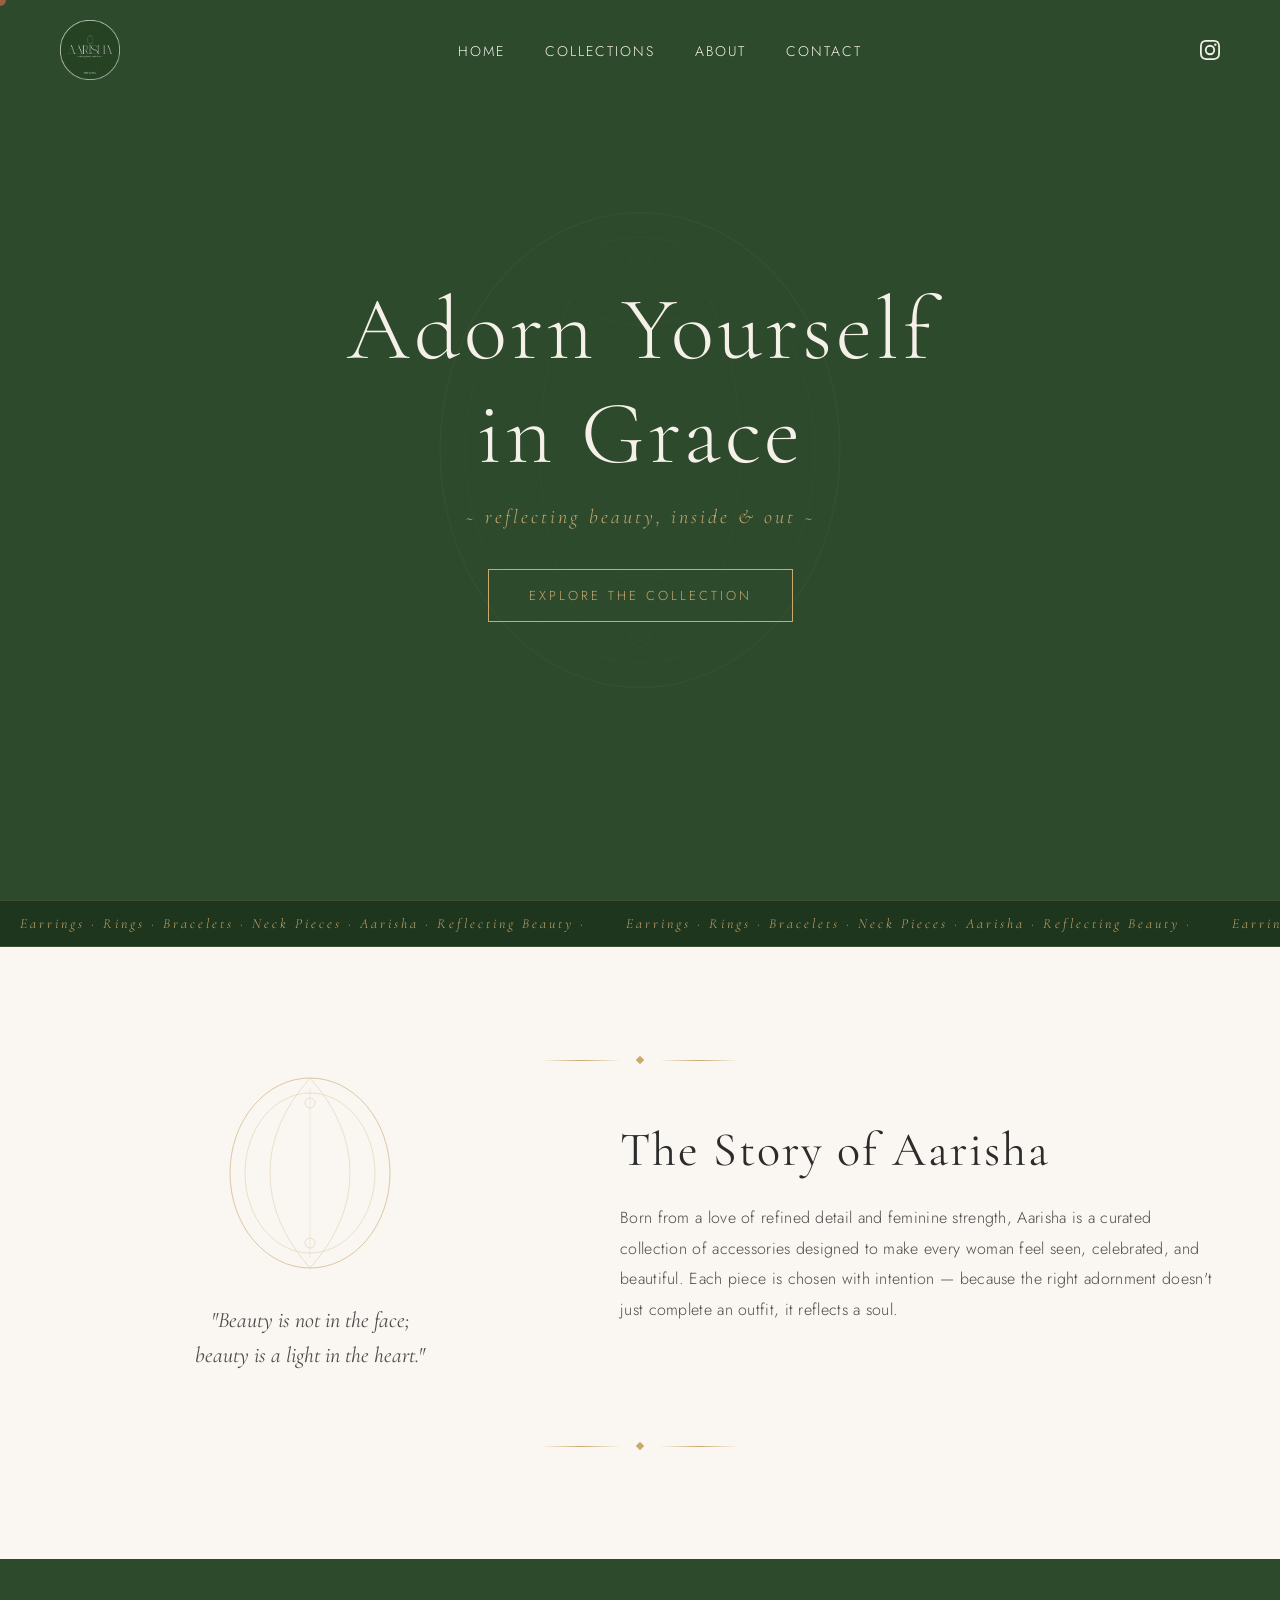
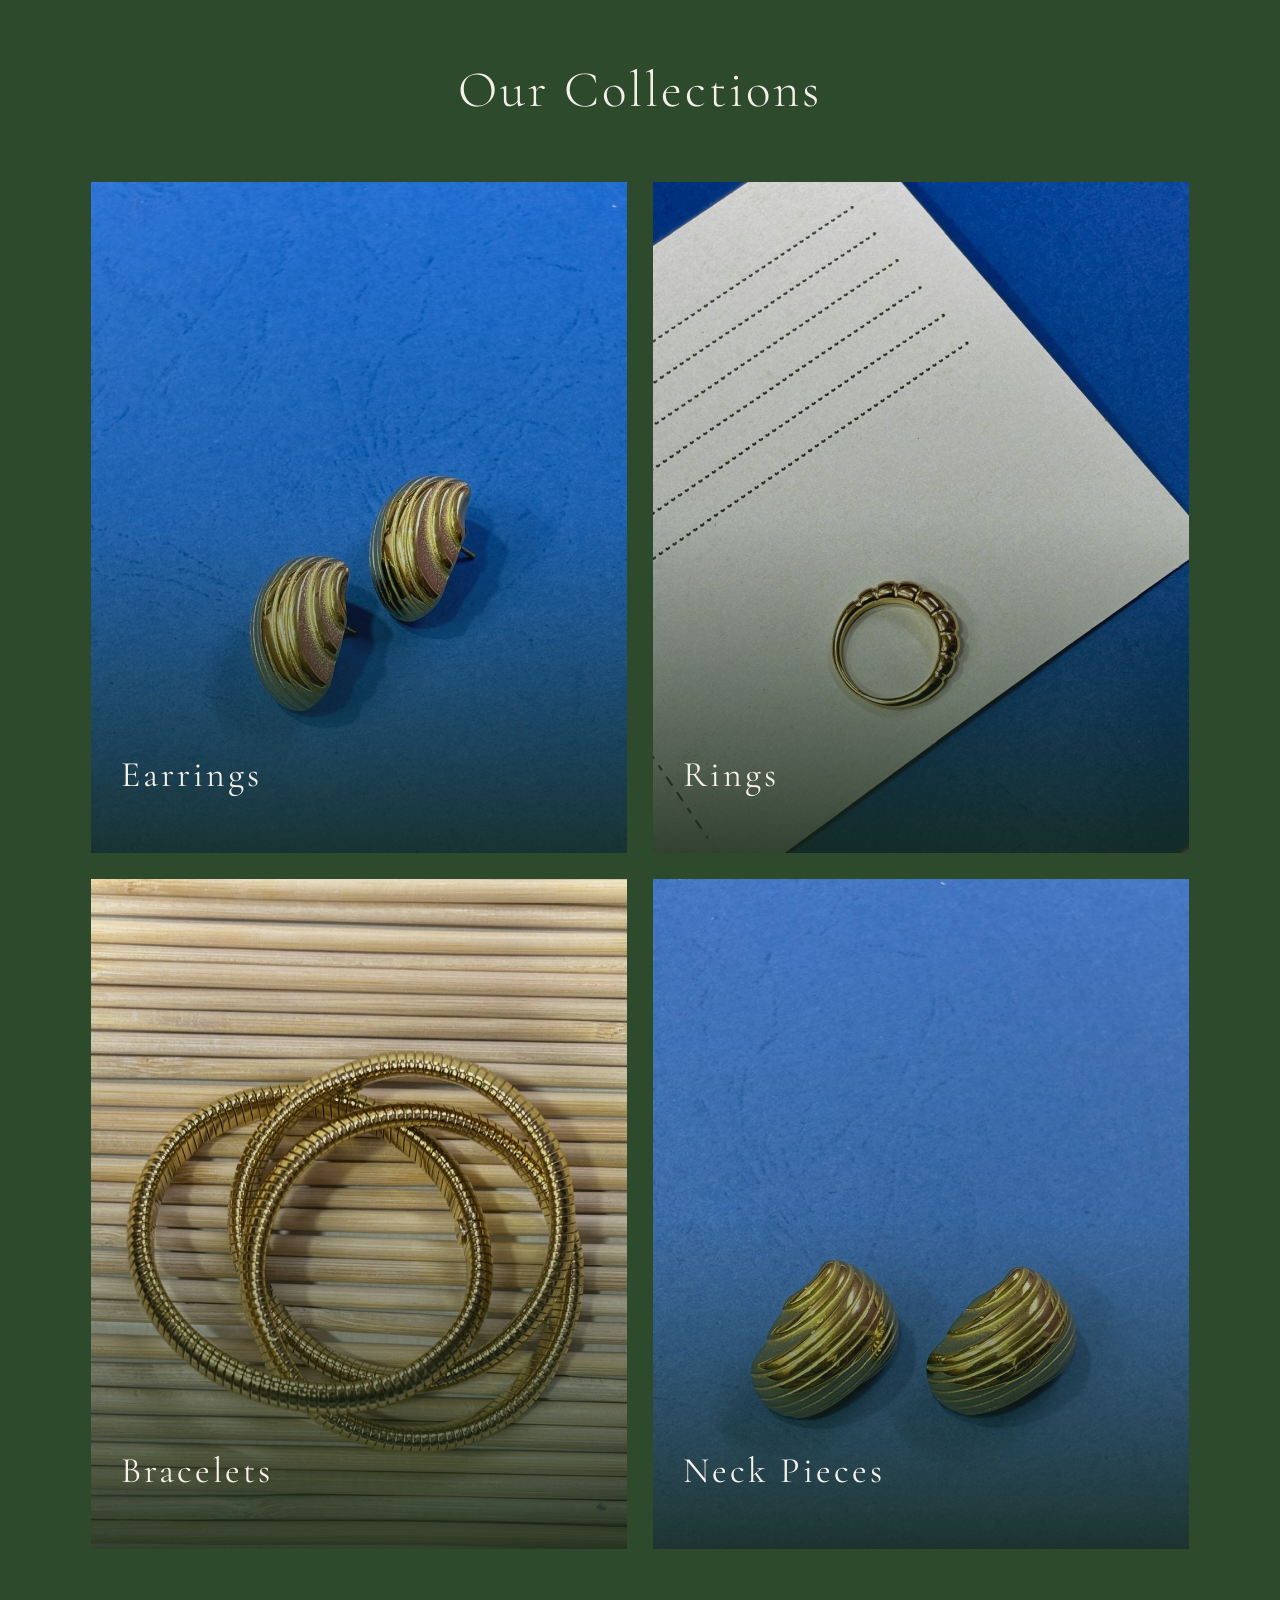
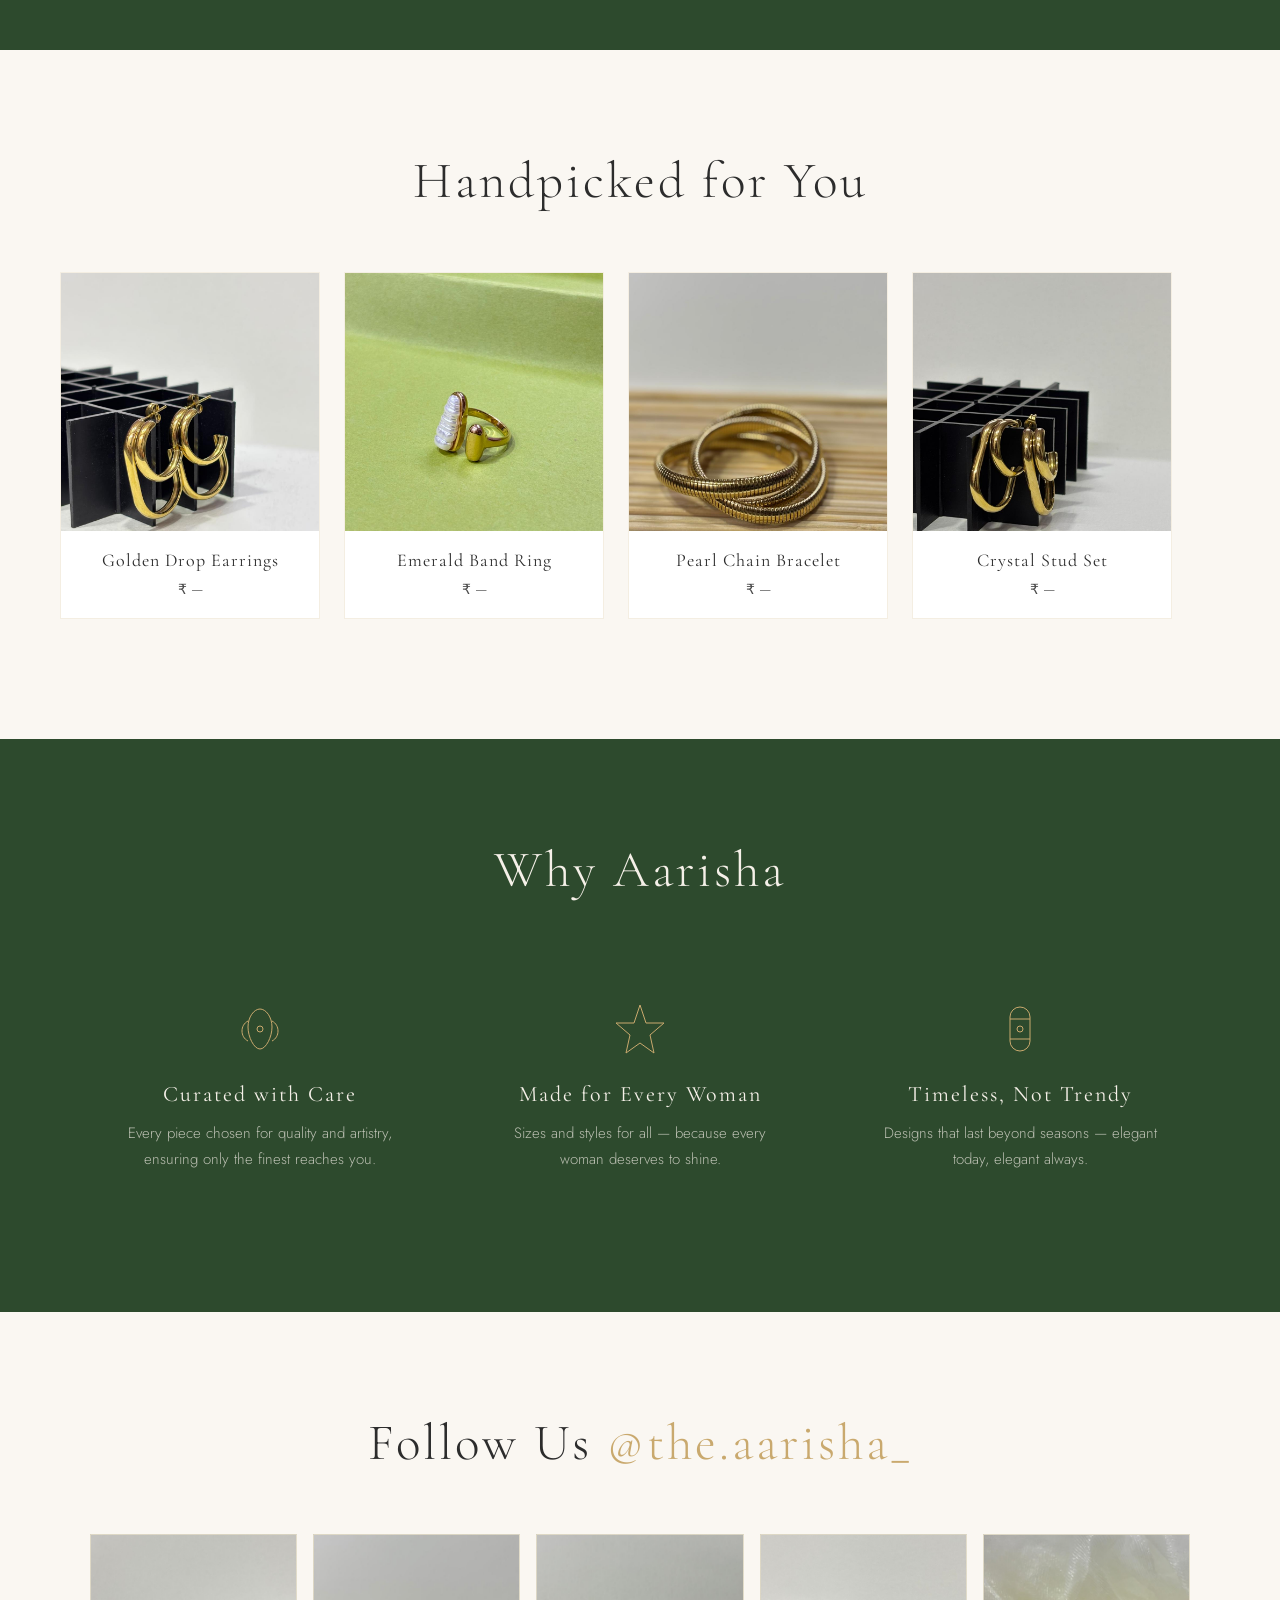
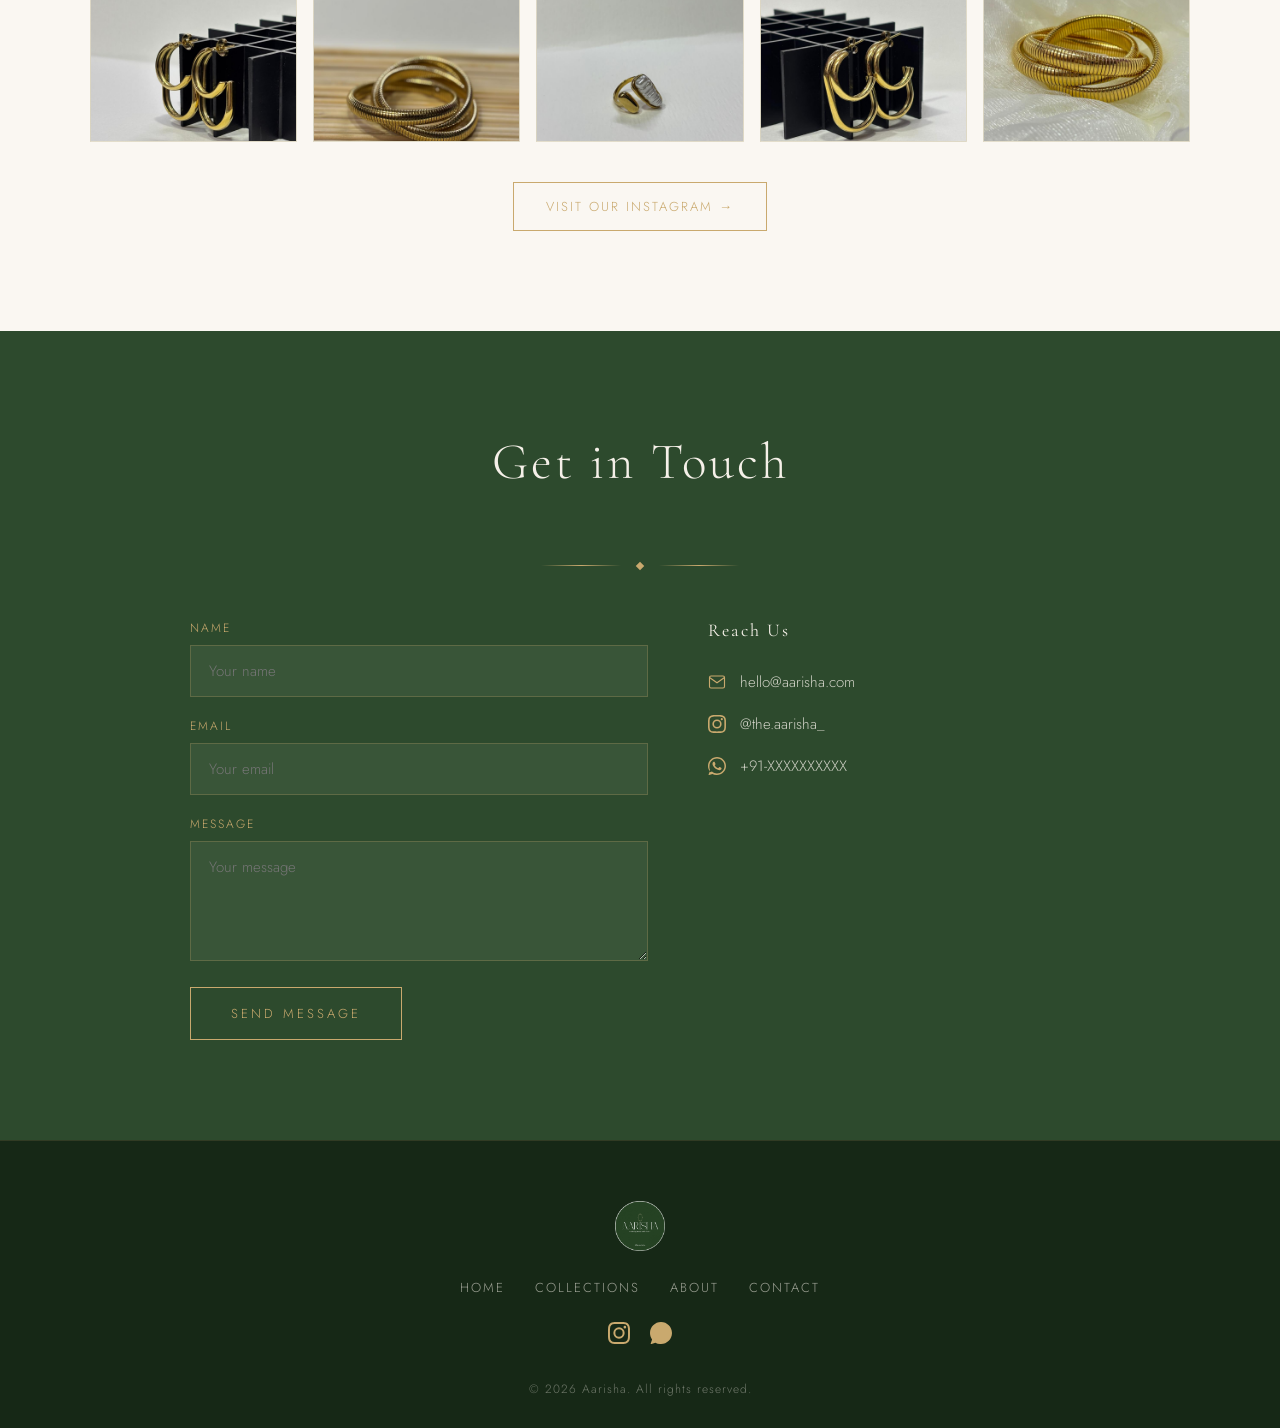
==== index.html @ c4afb62e "Initial commit" ====
<!DOCTYPE html>
<html lang="en">
<head>
  <meta charset="UTF-8">
  <meta name="viewport" content="width=device-width, initial-scale=1.0">
  <title>Aarisha — Reflecting Beauty, Inside & Out</title>
  <meta name="description" content="Aarisha — luxury women's accessories. Curated earrings, rings, bracelets, and neck pieces reflecting beauty, inside and out.">
  <link rel="stylesheet" href="styles.css">
</head>
<body>

<!-- Custom Cursor -->
<div class="custom-cursor" id="customCursor"></div>

<!-- ═══ NAVIGATION ═══ -->
<nav class="navbar" id="navbar">
  <a href="#" class="nav-logo"><img src="Logo.png" alt="Aarisha Logo"></a>
  <ul class="nav-links">
    <li><a href="#hero">Home</a></li>
    <li><a href="#collections">Collections</a></li>
    <li><a href="#about">About</a></li>
    <li><a href="#contact">Contact</a></li>
  </ul>
  <a href="#" class="nav-instagram" aria-label="Instagram">
    <svg viewBox="0 0 24 24"><path d="M12 2.163c3.204 0 3.584.012 4.85.07 3.252.148 4.771 1.691 4.919 4.919.058 1.265.069 1.645.069 4.849 0 3.205-.012 3.584-.069 4.849-.149 3.225-1.664 4.771-4.919 4.919-1.266.058-1.644.07-4.85.07-3.204 0-3.584-.012-4.849-.07-3.26-.149-4.771-1.699-4.919-4.92-.058-1.265-.07-1.644-.07-4.849 0-3.204.013-3.583.07-4.849.149-3.227 1.664-4.771 4.919-4.919 1.266-.057 1.645-.069 4.849-.069zM12 0C8.741 0 8.333.014 7.053.072 2.695.272.273 2.69.073 7.052.014 8.333 0 8.741 0 12c0 3.259.014 3.668.072 4.948.2 4.358 2.618 6.78 6.98 6.98C8.333 23.986 8.741 24 12 24c3.259 0 3.668-.014 4.948-.072 4.354-.2 6.782-2.618 6.979-6.98.059-1.28.073-1.689.073-4.948 0-3.259-.014-3.667-.072-4.947-.196-4.354-2.617-6.78-6.979-6.98C15.668.014 15.259 0 12 0zm0 5.838a6.162 6.162 0 100 12.324 6.162 6.162 0 000-12.324zM12 16a4 4 0 110-8 4 4 0 010 8zm6.406-11.845a1.44 1.44 0 100 2.881 1.44 1.44 0 000-2.881z"/></svg>
  </a>
  <button class="hamburger" id="hamburger" aria-label="Menu">
    <span></span><span></span><span></span>
  </button>
</nav>

<!-- Mobile Menu -->
<div class="mobile-menu" id="mobileMenu">
  <a href="#hero">Home</a>
  <a href="#collections">Collections</a>
  <a href="#about">About</a>
  <a href="#contact">Contact</a>
</div>

<!-- ═══ HERO ═══ -->
<section class="hero" id="hero">
  <div class="hero-parallax-bg" id="heroParallax">
    <svg class="hero-ornament" viewBox="0 0 400 400" fill="none" xmlns="http://www.w3.org/2000/svg">
      <ellipse cx="200" cy="200" rx="160" ry="190" stroke="#C9A96E" stroke-width="1"/>
      <ellipse cx="200" cy="200" rx="140" ry="170" stroke="#C9A96E" stroke-width="0.5"/>
      <path d="M200 10 C200 10, 280 60, 280 200 C280 340, 200 390, 200 390" stroke="#C9A96E" stroke-width="0.5"/>
      <path d="M200 10 C200 10, 120 60, 120 200 C120 340, 200 390, 200 390" stroke="#C9A96E" stroke-width="0.5"/>
      <circle cx="200" cy="50" r="8" stroke="#C9A96E" stroke-width="0.5"/>
      <circle cx="200" cy="350" r="8" stroke="#C9A96E" stroke-width="0.5"/>
      <path d="M140 80 Q200 120 260 80" stroke="#C9A96E" stroke-width="0.5" fill="none"/>
      <path d="M140 320 Q200 280 260 320" stroke="#C9A96E" stroke-width="0.5" fill="none"/>
      <line x1="200" y1="30" x2="200" y2="370" stroke="#C9A96E" stroke-width="0.3"/>
      <line x1="60" y1="200" x2="340" y2="200" stroke="#C9A96E" stroke-width="0.3"/>
    </svg>
  </div>
  <div class="hero-content">
    <h1 class="reveal">Adorn Yourself<br>in Grace</h1>
    <p class="hero-tagline reveal">~ reflecting beauty, inside & out ~</p>
    <a href="#collections" class="btn-outline-gold reveal">Explore the Collection</a>
  </div>
</section>

<!-- ═══ MARQUEE ═══ -->
<section class="marquee-section">
  <div class="marquee-track" id="marqueeTrack">
    <span>Earrings · Rings · Bracelets · Neck Pieces · Aarisha · Reflecting Beauty · </span>
    <span>Earrings · Rings · Bracelets · Neck Pieces · Aarisha · Reflecting Beauty · </span>
    <span>Earrings · Rings · Bracelets · Neck Pieces · Aarisha · Reflecting Beauty · </span>
    <span>Earrings · Rings · Bracelets · Neck Pieces · Aarisha · Reflecting Beauty · </span>
  </div>
</section>

<!-- ═══ ABOUT ═══ -->
<section class="about-section" id="about">
  <div class="ornamental-divider reveal"><div class="line"></div><div class="diamond"></div><div class="line"></div></div>
  <div class="about-grid">
    <div class="about-left reveal-left">
      <svg class="about-ornament-svg" viewBox="0 0 200 200" fill="none" xmlns="http://www.w3.org/2000/svg">
        <ellipse cx="100" cy="100" rx="80" ry="95" stroke="#C9A96E" stroke-width="1"/>
        <ellipse cx="100" cy="100" rx="65" ry="80" stroke="#C9A96E" stroke-width="0.5"/>
        <path d="M100 5 Q140 50 140 100 Q140 150 100 195" stroke="#C9A96E" stroke-width="0.5"/>
        <path d="M100 5 Q60 50 60 100 Q60 150 100 195" stroke="#C9A96E" stroke-width="0.5"/>
        <circle cx="100" cy="30" r="5" stroke="#C9A96E" stroke-width="0.5"/>
        <circle cx="100" cy="170" r="5" stroke="#C9A96E" stroke-width="0.5"/>
        <line x1="100" y1="15" x2="100" y2="185" stroke="#C9A96E" stroke-width="0.3"/>
      </svg>
      <p class="about-quote">"Beauty is not in the face;<br>beauty is a light in the heart."</p>
    </div>
    <div class="about-right reveal-right">
      <h2>The Story of Aarisha</h2>
      <p>Born from a love of refined detail and feminine strength, Aarisha is a curated collection of accessories designed to make every woman feel seen, celebrated, and beautiful. Each piece is chosen with intention — because the right adornment doesn't just complete an outfit, it reflects a soul.</p>
    </div>
  </div>
  <div class="ornamental-divider reveal" style="margin-top: 60px;"><div class="line"></div><div class="diamond"></div><div class="line"></div></div>
</section>

<!-- ═══ COLLECTIONS ═══ -->
<section class="collections-section" id="collections">
  <h2 class="section-heading reveal">Our Collections</h2>
  <div class="collections-grid">
    <div class="collection-card reveal" data-category="Earrings">
      <img src="Earrings/WhatsApp Image 2026-04-18 at 3.00.50 PM (2).jpeg" alt="Earrings Collection">
      <div class="collection-overlay">
        <h3>Earrings</h3>
        <span class="view-link">View Collection →</span>
      </div>
    </div>
    <div class="collection-card reveal" data-category="Rings">
      <img src="Rings/WhatsApp Image 2026-04-18 at 3.01.11 PM.jpeg" alt="Rings Collection">
      <div class="collection-overlay">
        <h3>Rings</h3>
        <span class="view-link">View Collection →</span>
      </div>
    </div>
    <div class="collection-card reveal" data-category="Bracelets">
      <img src="Bracelets/WhatsApp Image 2026-04-18 at 3.00.23 PM.jpeg" alt="Bracelets Collection">
      <div class="collection-overlay">
        <h3>Bracelets</h3>
        <span class="view-link">View Collection →</span>
      </div>
    </div>
    <div class="collection-card reveal" data-category="NeckPieces">
      <img src="Earrings/WhatsApp Image 2026-04-18 at 3.00.51 PM (2).jpeg" alt="Neck Pieces Collection">
      <div class="collection-overlay">
        <h3>Neck Pieces</h3>
        <span class="view-link">View Collection →</span>
      </div>
    </div>
  </div>
</section>

<!-- ═══ COLLECTION DETAIL MODAL ═══ -->
<div class="collection-modal" id="collectionModal">
  <div class="collection-modal-inner">
    <div class="collection-modal-header">
      <button class="modal-back-btn" id="modalBackBtn">
        <svg viewBox="0 0 24 24" fill="none" stroke="currentColor" stroke-width="1.5"><path d="M19 12H5m0 0l7 7m-7-7l7-7"/></svg>
        <span>Back to Collections</span>
      </button>
      <h2 class="modal-category-title" id="modalCategoryTitle">Earrings</h2>
      <div class="ornamental-divider"><div class="line"></div><div class="diamond"></div><div class="line"></div></div>
    </div>
    <div class="collection-modal-grid" id="modalProductGrid"></div>
  </div>
</div>

<!-- ═══ FEATURED ═══ -->
<section class="featured-section">
  <h2 class="section-heading dark reveal">Handpicked for You</h2>
  <div class="featured-scroll-wrapper">
    <div class="featured-scroll" id="featuredScroll"></div>
  </div>
</section>

<!-- ═══ WHY AARISHA ═══ -->
<section class="why-section">
  <h2 class="section-heading reveal">Why Aarisha</h2>
  <div class="why-grid">
    <div class="why-item reveal">
      <div class="why-icon">
        <svg viewBox="0 0 56 56"><path d="M28 8c-6 0-12 8-12 18s6 22 12 22 12-12 12-22S34 8 28 8z" /><path d="M16 20c-4 2-6 6-6 10s2 8 6 10"/><path d="M40 20c4 2 6 6 6 10s-2 8-6 10"/><circle cx="28" cy="28" r="3"/></svg>
      </div>
      <h3>Curated with Care</h3>
      <p>Every piece chosen for quality and artistry, ensuring only the finest reaches you.</p>
    </div>
    <div class="why-item reveal">
      <div class="why-icon">
        <svg viewBox="0 0 56 56"><polygon points="28,4 34,22 52,22 38,34 42,52 28,42 14,52 18,34 4,22 22,22"/></svg>
      </div>
      <h3>Made for Every Woman</h3>
      <p>Sizes and styles for all — because every woman deserves to shine.</p>
    </div>
    <div class="why-item reveal">
      <div class="why-icon">
        <svg viewBox="0 0 56 56"><rect x="18" y="6" width="20" height="44" rx="10" /><line x1="18" y1="18" x2="38" y2="18"/><line x1="18" y1="38" x2="38" y2="38"/><circle cx="28" cy="28" r="3"/></svg>
      </div>
      <h3>Timeless, Not Trendy</h3>
      <p>Designs that last beyond seasons — elegant today, elegant always.</p>
    </div>
  </div>
</section>

<!-- ═══ INSTAGRAM ═══ -->
<section class="instagram-section">
  <h2 class="section-heading dark reveal">Follow Us <span style="color:var(--gold);">@the.aarisha_</span></h2>
  <div class="insta-grid" id="instaGrid"></div>
  <a href="#" class="insta-btn reveal">Visit our Instagram →</a>
</section>

<!-- ═══ CONTACT ═══ -->
<section class="contact-section" id="contact">
  <h2 class="section-heading reveal">Get in Touch</h2>
  <div class="ornamental-divider reveal"><div class="line"></div><div class="diamond"></div><div class="line"></div></div>
  <div class="contact-wrapper" style="margin-top:40px;">
    <form class="contact-form reveal-left" onsubmit="event.preventDefault();">
      <div class="form-group"><label for="contactName">Name</label><input type="text" id="contactName" placeholder="Your name"></div>
      <div class="form-group"><label for="contactEmail">Email</label><input type="email" id="contactEmail" placeholder="Your email"></div>
      <div class="form-group"><label for="contactMsg">Message</label><textarea id="contactMsg" placeholder="Your message"></textarea></div>
      <button type="submit" class="btn-send">Send Message</button>
    </form>
    <div class="contact-details reveal-right">
      <h3>Reach Us</h3>
      <div class="contact-detail-item">
        <svg viewBox="0 0 24 24" fill="none" stroke="#C9A96E" stroke-width="1.5"><path d="M4 4h16c1.1 0 2 .9 2 2v12c0 1.1-.9 2-2 2H4c-1.1 0-2-.9-2-2V6c0-1.1.9-2 2-2z"/><polyline points="22,6 12,13 2,6"/></svg>
        <span>hello@aarisha.com</span>
      </div>
      <div class="contact-detail-item">
        <svg viewBox="0 0 24 24" fill="#C9A96E"><path d="M12 2.163c3.204 0 3.584.012 4.85.07 3.252.148 4.771 1.691 4.919 4.919.058 1.265.069 1.645.069 4.849 0 3.205-.012 3.584-.069 4.849-.149 3.225-1.664 4.771-4.919 4.919-1.266.058-1.644.07-4.85.07-3.204 0-3.584-.012-4.849-.07-3.26-.149-4.771-1.699-4.919-4.92-.058-1.265-.07-1.644-.07-4.849 0-3.204.013-3.583.07-4.849.149-3.227 1.664-4.771 4.919-4.919 1.266-.057 1.645-.069 4.849-.069zM12 0C8.741 0 8.333.014 7.053.072 2.695.272.273 2.69.073 7.052.014 8.333 0 8.741 0 12c0 3.259.014 3.668.072 4.948.2 4.358 2.618 6.78 6.98 6.98C8.333 23.986 8.741 24 12 24c3.259 0 3.668-.014 4.948-.072 4.354-.2 6.782-2.618 6.979-6.98.059-1.28.073-1.689.073-4.948 0-3.259-.014-3.667-.072-4.947-.196-4.354-2.617-6.78-6.979-6.98C15.668.014 15.259 0 12 0zm0 5.838a6.162 6.162 0 100 12.324 6.162 6.162 0 000-12.324zM12 16a4 4 0 110-8 4 4 0 010 8zm6.406-11.845a1.44 1.44 0 100 2.881 1.44 1.44 0 000-2.881z"/></svg>
        <span>@the.aarisha_</span>
      </div>
      <div class="contact-detail-item">
        <svg viewBox="0 0 24 24" fill="#C9A96E"><path d="M17.472 14.382c-.297-.149-1.758-.867-2.03-.967-.273-.099-.471-.148-.67.15-.197.297-.767.966-.94 1.164-.173.199-.347.223-.644.075-.297-.15-1.255-.463-2.39-1.475-.883-.788-1.48-1.761-1.653-2.059-.173-.297-.018-.458.13-.606.134-.133.298-.347.446-.52.149-.174.198-.298.298-.497.099-.198.05-.371-.025-.52-.075-.149-.669-1.612-.916-2.207-.242-.579-.487-.5-.669-.51-.173-.008-.371-.01-.57-.01-.198 0-.52.074-.792.372-.272.297-1.04 1.016-1.04 2.479 0 1.462 1.065 2.875 1.213 3.074.149.198 2.096 3.2 5.077 4.487.709.306 1.262.489 1.694.625.712.227 1.36.195 1.871.118.571-.085 1.758-.719 2.006-1.413.248-.694.248-1.289.173-1.413-.074-.124-.272-.198-.57-.347z"/><path d="M12 0C5.373 0 0 5.373 0 12c0 2.625.846 5.059 2.284 7.034L.789 23.492a.5.5 0 00.613.613l4.458-1.495A11.952 11.952 0 0012 24c6.627 0 12-5.373 12-12S18.627 0 12 0zm0 22c-2.387 0-4.592-.826-6.326-2.207l-.372-.297-3.858 1.293 1.293-3.858-.297-.372A9.935 9.935 0 012 12C2 6.477 6.477 2 12 2s10 4.477 10 10-4.477 10-10 10z"/></svg>
        <span>+91-XXXXXXXXXX</span>
      </div>
    </div>
  </div>
</section>

<!-- ═══ FOOTER ═══ -->
<footer class="footer">
  <div class="footer-logo"><img src="Logo.png" alt="Aarisha"></div>
  <ul class="footer-links">
    <li><a href="#hero">Home</a></li>
    <li><a href="#collections">Collections</a></li>
    <li><a href="#about">About</a></li>
    <li><a href="#contact">Contact</a></li>
  </ul>
  <div class="footer-socials">
    <a href="#" aria-label="Instagram"><svg viewBox="0 0 24 24"><path d="M12 2.163c3.204 0 3.584.012 4.85.07 3.252.148 4.771 1.691 4.919 4.919.058 1.265.069 1.645.069 4.849 0 3.205-.012 3.584-.069 4.849-.149 3.225-1.664 4.771-4.919 4.919-1.266.058-1.644.07-4.85.07-3.204 0-3.584-.012-4.849-.07-3.26-.149-4.771-1.699-4.919-4.92-.058-1.265-.07-1.644-.07-4.849 0-3.204.013-3.583.07-4.849.149-3.227 1.664-4.771 4.919-4.919 1.266-.057 1.645-.069 4.849-.069zM12 0C8.741 0 8.333.014 7.053.072 2.695.272.273 2.69.073 7.052.014 8.333 0 8.741 0 12c0 3.259.014 3.668.072 4.948.2 4.358 2.618 6.78 6.98 6.98C8.333 23.986 8.741 24 12 24c3.259 0 3.668-.014 4.948-.072 4.354-.2 6.782-2.618 6.979-6.98.059-1.28.073-1.689.073-4.948 0-3.259-.014-3.667-.072-4.947-.196-4.354-2.617-6.78-6.979-6.98C15.668.014 15.259 0 12 0zm0 5.838a6.162 6.162 0 100 12.324 6.162 6.162 0 000-12.324zM12 16a4 4 0 110-8 4 4 0 010 8zm6.406-11.845a1.44 1.44 0 100 2.881 1.44 1.44 0 000-2.881z"/></svg></a>
    <a href="#" aria-label="WhatsApp"><svg viewBox="0 0 24 24"><path d="M17.472 14.382c-.297-.149-1.758-.867-2.03-.967-.273-.099-.471-.148-.67.15-.197.297-.767.966-.94 1.164-.173.199-.347.223-.644.075-.297-.15-1.255-.463-2.39-1.475-.883-.788-1.48-1.761-1.653-2.059-.173-.297-.018-.458.13-.606.134-.133.298-.347.446-.52.149-.174.198-.298.298-.497.099-.198.05-.371-.025-.52-.075-.149-.669-1.612-.916-2.207-.242-.579-.487-.5-.669-.51-.173-.008-.371-.01-.57-.01-.198 0-.52.074-.792.372-.272.297-1.04 1.016-1.04 2.479 0 1.462 1.065 2.875 1.213 3.074.149.198 2.096 3.2 5.077 4.487.709.306 1.262.489 1.694.625.712.227 1.36.195 1.871.118.571-.085 1.758-.719 2.006-1.413.248-.694.248-1.289.173-1.413-.074-.124-.272-.198-.57-.347zM12 0C5.373 0 0 5.373 0 12c0 2.625.846 5.059 2.284 7.034L.789 23.492a.5.5 0 00.613.613l4.458-1.495A11.952 11.952 0 0012 24c6.627 0 12-5.373 12-12S18.627 0 12 0z"/></svg></a>
  </div>
  <p class="footer-copy">© 2026 Aarisha. All rights reserved.</p>
</footer>

<script src="script.js"></script>
</body>
</html>
---- styles.css ----
/* ═══════════════════════════════════════════
   AARISHA — Reflecting Beauty, Inside & Out
   CSS Design System
   ═══════════════════════════════════════════ */

@import url('https://fonts.googleapis.com/css2?family=Cormorant+Garamond:ital,wght@0,300;0,400;0,500;0,600;0,700;1,300;1,400;1,500&family=Jost:ital,wght@0,200;0,300;0,400;0,500;1,200;1,300;1,400&display=swap');

/* ── CSS Custom Properties ── */
:root {
  --green-deep: #2D4A2D;
  --green-dark: #1E351E;
  --green-darker: #162816;
  --gold: #C9A96E;
  --gold-light: #D4BA82;
  --gold-pale: #E8D5A8;
  --cream: #F5F0E8;
  --ivory: #FAF7F2;
  --charcoal: #2C2C2C;
  --charcoal-light: #4A4A4A;

  --font-heading: 'Cormorant Garamond', 'Playfair Display', Georgia, serif;
  --font-body: 'Jost', 'Raleway', Helvetica, sans-serif;

  --transition-smooth: cubic-bezier(0.25, 0.46, 0.45, 0.94);
  --transition-bounce: cubic-bezier(0.34, 1.56, 0.64, 1);
}

/* ── Reset & Base ── */
*, *::before, *::after {
  margin: 0;
  padding: 0;
  box-sizing: border-box;
}

html {
  scroll-behavior: smooth;
  cursor: none;
}

body {
  font-family: var(--font-body);
  color: var(--cream);
  background: var(--green-deep);
  overflow-x: hidden;
  cursor: none;
  -webkit-font-smoothing: antialiased;
  -moz-osx-font-smoothing: grayscale;
}

a { cursor: none; }
button { cursor: none; }
input, textarea { cursor: none; }

img {
  max-width: 100%;
  display: block;
}

a {
  text-decoration: none;
  color: inherit;
}

/* ── Custom Cursor ── */
.custom-cursor {
  position: fixed;
  width: 12px;
  height: 12px;
  background: var(--gold);
  border-radius: 50%;
  pointer-events: none;
  z-index: 99999;
  transform: translate(-50%, -50%);
  transition: width 0.2s var(--transition-smooth),
              height 0.2s var(--transition-smooth),
              background 0.2s;
  mix-blend-mode: difference;
}

.custom-cursor.hover {
  width: 24px;
  height: 24px;
  background: var(--gold-light);
}

/* ── Scroll Animations ── */
.reveal {
  opacity: 0;
  transform: translateY(40px);
  transition: opacity 0.8s var(--transition-smooth),
              transform 0.8s var(--transition-smooth);
}

.reveal.visible {
  opacity: 1;
  transform: translateY(0);
}

.reveal-left {
  opacity: 0;
  transform: translateX(-60px);
  transition: opacity 0.8s var(--transition-smooth),
              transform 0.8s var(--transition-smooth);
}

.reveal-left.visible {
  opacity: 1;
  transform: translateX(0);
}

.reveal-right {
  opacity: 0;
  transform: translateX(60px);
  transition: opacity 0.8s var(--transition-smooth),
              transform 0.8s var(--transition-smooth);
}

.reveal-right.visible {
  opacity: 1;
  transform: translateX(0);
}

/* ── Navigation ── */
.navbar {
  position: fixed;
  top: 0;
  left: 0;
  width: 100%;
  z-index: 1000;
  padding: 20px 60px;
  display: flex;
  align-items: center;
  justify-content: space-between;
  transition: all 0.5s var(--transition-smooth);
}

.navbar.scrolled {
  padding: 10px 60px;
  background: rgba(30, 53, 30, 0.85);
  backdrop-filter: blur(16px);
  -webkit-backdrop-filter: blur(16px);
  border-bottom: 1px solid rgba(201, 169, 110, 0.15);
}

.nav-logo img {
  height: 60px;
  transition: height 0.4s var(--transition-smooth);
}

.navbar.scrolled .nav-logo img {
  height: 40px;
}

.nav-links {
  display: flex;
  align-items: center;
  gap: 40px;
  list-style: none;
}

.nav-links a {
  font-family: var(--font-body);
  font-size: 14px;
  font-weight: 300;
  letter-spacing: 2px;
  text-transform: uppercase;
  color: var(--cream);
  position: relative;
  transition: color 0.3s;
}

.nav-links a::after {
  content: '';
  position: absolute;
  bottom: -4px;
  left: 0;
  width: 0;
  height: 1px;
  background: var(--gold);
  transition: width 0.4s var(--transition-smooth);
}

.nav-links a:hover { color: var(--gold); }
.nav-links a:hover::after { width: 100%; }

.nav-instagram {
  display: flex;
  align-items: center;
}

.nav-instagram svg {
  width: 20px;
  height: 20px;
  fill: var(--cream);
  transition: fill 0.3s;
}

.nav-instagram:hover svg { fill: var(--gold); }

/* Hamburger */
.hamburger {
  display: none;
  flex-direction: column;
  gap: 5px;
  background: none;
  border: none;
  padding: 5px;
  z-index: 1001;
}

.hamburger span {
  width: 28px;
  height: 1.5px;
  background: var(--cream);
  transition: all 0.4s var(--transition-smooth);
  transform-origin: center;
}

.hamburger.active span:nth-child(1) {
  transform: rotate(45deg) translate(5px, 4px);
}

.hamburger.active span:nth-child(2) {
  opacity: 0;
}

.hamburger.active span:nth-child(3) {
  transform: rotate(-45deg) translate(5px, -4px);
}

/* Mobile Menu */
.mobile-menu {
  display: none;
  position: fixed;
  top: 0;
  left: 0;
  width: 100%;
  height: 100vh;
  background: rgba(22, 40, 22, 0.97);
  backdrop-filter: blur(20px);
  z-index: 999;
  flex-direction: column;
  align-items: center;
  justify-content: center;
  gap: 30px;
  opacity: 0;
  pointer-events: none;
  transition: opacity 0.5s var(--transition-smooth);
}

.mobile-menu.open {
  opacity: 1;
  pointer-events: all;
}

.mobile-menu a {
  font-family: var(--font-heading);
  font-size: 32px;
  color: var(--cream);
  letter-spacing: 4px;
  transition: color 0.3s;
}

.mobile-menu a:hover { color: var(--gold); }

/* ── Hero Section ── */
.hero {
  position: relative;
  height: 100vh;
  display: flex;
  align-items: center;
  justify-content: center;
  text-align: center;
  background: var(--green-deep);
  overflow: hidden;
}

.hero-parallax-bg {
  position: absolute;
  inset: -20%;
  display: flex;
  align-items: center;
  justify-content: center;
  will-change: transform;
}

.hero-ornament {
  position: absolute;
  width: 500px;
  height: 500px;
  opacity: 0.06;
}

.hero-content {
  position: relative;
  z-index: 2;
  max-width: 800px;
  padding: 0 20px;
}

.hero-content h1 {
  font-family: var(--font-heading);
  font-size: clamp(42px, 7vw, 96px);
  font-weight: 300;
  color: var(--cream);
  letter-spacing: 4px;
  line-height: 1.15;
  margin-bottom: 20px;
}

.hero-tagline {
  font-family: var(--font-heading);
  font-style: italic;
  font-size: clamp(14px, 2vw, 20px);
  color: var(--gold);
  font-weight: 300;
  letter-spacing: 3px;
  margin-bottom: 40px;
}

.btn-outline-gold {
  display: inline-block;
  font-family: var(--font-body);
  font-size: 13px;
  font-weight: 300;
  letter-spacing: 3px;
  text-transform: uppercase;
  color: var(--gold);
  border: 1px solid var(--gold);
  padding: 16px 40px;
  transition: all 0.4s var(--transition-smooth);
  background: transparent;
}

.btn-outline-gold:hover {
  background: var(--gold);
  color: var(--green-dark);
}

/* ── Ornamental Divider ── */
.ornamental-divider {
  display: flex;
  align-items: center;
  justify-content: center;
  gap: 16px;
  padding: 10px 0;
}

.ornamental-divider .line {
  width: 80px;
  height: 1px;
  background: linear-gradient(90deg, transparent, var(--gold), transparent);
}

.ornamental-divider .diamond {
  width: 6px;
  height: 6px;
  background: var(--gold);
  transform: rotate(45deg);
}

/* ── Marquee ── */
.marquee-section {
  background: var(--green-dark);
  padding: 14px 0;
  overflow: hidden;
  border-top: 1px solid rgba(201, 169, 110, 0.2);
  border-bottom: 1px solid rgba(201, 169, 110, 0.2);
}

.marquee-track {
  display: flex;
  animation: marquee-scroll 25s linear infinite;
  width: max-content;
}

.marquee-track span {
  font-family: var(--font-heading);
  font-style: italic;
  font-size: 14px;
  font-weight: 300;
  color: var(--gold);
  letter-spacing: 3px;
  white-space: nowrap;
  padding: 0 20px;
}

@keyframes marquee-scroll {
  0% { transform: translateX(0); }
  100% { transform: translateX(-50%); }
}

/* ── About Section ── */
.about-section {
  background: var(--ivory);
  padding: 100px 60px;
  position: relative;
}

.about-grid {
  max-width: 1200px;
  margin: 0 auto;
  display: grid;
  grid-template-columns: 1fr 1.2fr;
  gap: 60px;
  align-items: center;
}

.about-left {
  display: flex;
  flex-direction: column;
  align-items: center;
  text-align: center;
}

.about-ornament-svg {
  width: 200px;
  height: 200px;
  margin-bottom: 30px;
  opacity: 0.6;
}

.about-quote {
  font-family: var(--font-heading);
  font-style: italic;
  font-size: 22px;
  color: var(--charcoal-light);
  line-height: 1.6;
}

.about-right h2 {
  font-family: var(--font-heading);
  font-size: clamp(32px, 4vw, 48px);
  font-weight: 400;
  color: var(--charcoal);
  letter-spacing: 2px;
  margin-bottom: 24px;
}

.about-right p {
  font-family: var(--font-body);
  font-size: 16px;
  font-weight: 300;
  color: var(--charcoal-light);
  line-height: 1.9;
  letter-spacing: 0.3px;
}

/* ── Collections Grid ── */
.collections-section {
  background: var(--green-deep);
  padding: 100px 60px;
}

.section-heading {
  text-align: center;
  font-family: var(--font-heading);
  font-size: clamp(32px, 4vw, 52px);
  font-weight: 300;
  color: var(--cream);
  letter-spacing: 3px;
  margin-bottom: 60px;
}

.section-heading.dark {
  color: var(--charcoal);
}

.collections-grid {
  max-width: 1100px;
  margin: 0 auto;
  display: grid;
  grid-template-columns: repeat(2, 1fr);
  gap: 24px;
}

.collection-card {
  position: relative;
  aspect-ratio: 4 / 5;
  overflow: hidden;
  border: 1px solid transparent;
  transition: transform 0.5s var(--transition-smooth),
              border-color 0.4s;
}

.collection-card:hover {
  transform: translateY(-6px);
  border-color: var(--gold);
}

.collection-card img {
  width: 100%;
  height: 100%;
  object-fit: cover;
  transition: transform 0.6s var(--transition-smooth);
}

.collection-card:hover img {
  transform: scale(1.05);
}

.collection-overlay {
  position: absolute;
  inset: 0;
  background: linear-gradient(to top, rgba(22, 40, 22, 0.85) 0%, rgba(22, 40, 22, 0.2) 50%, transparent 100%);
  display: flex;
  flex-direction: column;
  justify-content: flex-end;
  padding: 30px;
  transition: background 0.4s;
}

.collection-card:hover .collection-overlay {
  background: linear-gradient(to top, rgba(22, 40, 22, 0.75) 0%, rgba(22, 40, 22, 0.15) 50%, transparent 100%);
}

.collection-overlay h3 {
  font-family: var(--font-heading);
  font-size: clamp(24px, 3vw, 36px);
  font-weight: 400;
  color: var(--cream);
  letter-spacing: 3px;
  margin-bottom: 8px;
}

.collection-overlay .view-link {
  font-family: var(--font-body);
  font-size: 13px;
  font-weight: 300;
  color: var(--gold);
  letter-spacing: 2px;
  text-transform: uppercase;
  opacity: 0;
  transform: translateY(10px);
  transition: all 0.4s var(--transition-smooth);
}

.collection-card:hover .view-link {
  opacity: 1;
  transform: translateY(0);
}

/* ── Collection Detail Modal ── */
.collection-modal {
  position: fixed;
  inset: 0;
  z-index: 2000;
  background: var(--green-deep);
  overflow-y: auto;
  opacity: 0;
  pointer-events: none;
  transform: translateY(30px);
  transition: opacity 0.5s var(--transition-smooth),
              transform 0.5s var(--transition-smooth);
}

.collection-modal.open {
  opacity: 1;
  pointer-events: all;
  transform: translateY(0);
}

.collection-modal-inner {
  max-width: 1200px;
  margin: 0 auto;
  padding: 120px 60px 80px;
}

.collection-modal-header {
  text-align: center;
  margin-bottom: 50px;
}

.modal-back-btn {
  display: inline-flex;
  align-items: center;
  gap: 10px;
  background: none;
  border: 1px solid rgba(201, 169, 110, 0.3);
  color: var(--gold);
  font-family: var(--font-body);
  font-size: 13px;
  font-weight: 300;
  letter-spacing: 2px;
  text-transform: uppercase;
  padding: 10px 24px;
  margin-bottom: 40px;
  transition: all 0.3s var(--transition-smooth);
}

.modal-back-btn:hover {
  background: rgba(201, 169, 110, 0.1);
  border-color: var(--gold);
}

.modal-back-btn svg {
  width: 18px;
  height: 18px;
}

.modal-category-title {
  font-family: var(--font-heading);
  font-size: clamp(36px, 5vw, 56px);
  font-weight: 300;
  color: var(--cream);
  letter-spacing: 5px;
  margin-bottom: 16px;
}

.collection-modal-grid {
  display: grid;
  grid-template-columns: repeat(3, 1fr);
  gap: 28px;
}

.modal-product-card {
  background: rgba(22, 40, 22, 0.85);
  border: 1px solid rgba(201, 169, 110, 0.25);
  border-radius: 10px;
  overflow: hidden;
  box-shadow: 0 4px 20px rgba(0, 0, 0, 0.3),
              0 0 0 1px rgba(201, 169, 110, 0.08);
  transition: transform 0.4s var(--transition-smooth),
              border-color 0.4s,
              box-shadow 0.4s var(--transition-smooth);
  opacity: 0;
  transform: translateY(30px);
  animation: modalCardIn 0.5s var(--transition-smooth) forwards;
}

.modal-product-card:hover {
  transform: translateY(-6px);
  border-color: var(--gold);
  box-shadow: 0 12px 36px rgba(0, 0, 0, 0.4),
              0 0 0 1px rgba(201, 169, 110, 0.2),
              0 0 20px rgba(201, 169, 110, 0.06);
}

.modal-product-card-img {
  width: 100%;
  aspect-ratio: 1;
  overflow: hidden;
  background: var(--green-dark);
  border-radius: 10px 10px 0 0;
}

.modal-product-card-img img {
  width: 100%;
  height: 100%;
  object-fit: cover;
  transition: transform 0.5s var(--transition-smooth);
}

.modal-product-card:hover .modal-product-card-img img {
  transform: scale(1.05);
}

.modal-product-card-info {
  padding: 20px;
  text-align: center;
  background: var(--cream);
  border-radius: 0 0 10px 10px;
}

.modal-product-card-info h4 {
  font-family: var(--font-heading);
  font-size: 20px;
  font-weight: 400;
  color: var(--charcoal);
  letter-spacing: 1px;
  margin-bottom: 8px;
}

.modal-product-card-info .price {
  font-family: var(--font-body);
  font-size: 16px;
  font-weight: 300;
  color: var(--green-deep);
  letter-spacing: 1px;
}

@keyframes modalCardIn {
  to {
    opacity: 1;
    transform: translateY(0);
  }
}

/* ── Featured / Bestsellers ── */
.featured-section {
  background: var(--ivory);
  padding: 100px 0;
}

.featured-section .section-heading {
  padding: 0 60px;
}

.featured-scroll-wrapper {
  position: relative;
  overflow: hidden;
  padding: 0 60px;
}

.featured-scroll {
  display: flex;
  gap: 24px;
  overflow-x: auto;
  scroll-snap-type: x mandatory;
  -webkit-overflow-scrolling: touch;
  padding-bottom: 20px;
  scrollbar-width: none;
}

.featured-scroll::-webkit-scrollbar {
  display: none;
}

.product-card {
  flex: 0 0 260px;
  scroll-snap-align: start;
  background: white;
  border: 1px solid rgba(201, 169, 110, 0.2);
  transition: transform 0.4s var(--transition-smooth),
              border-color 0.4s;
}

.product-card:hover {
  transform: translateY(-6px);
  border-color: var(--gold);
}

.product-card-img {
  width: 100%;
  aspect-ratio: 1;
  background: linear-gradient(135deg, var(--green-deep), var(--green-dark));
  display: flex;
  align-items: center;
  justify-content: center;
  overflow: hidden;
}

.product-card-img img {
  width: 100%;
  height: 100%;
  object-fit: cover;
}

.product-card-img svg {
  width: 60px;
  height: 60px;
  opacity: 0.4;
}

.product-card-info {
  padding: 18px;
  text-align: center;
}

.product-card-info h4 {
  font-family: var(--font-heading);
  font-size: 18px;
  font-weight: 400;
  color: var(--charcoal);
  letter-spacing: 1px;
  margin-bottom: 6px;
}

.product-card-info .price {
  font-family: var(--font-body);
  font-size: 14px;
  font-weight: 300;
  color: var(--charcoal-light);
}

/* ── Why Aarisha ── */
.why-section {
  background: var(--green-deep);
  padding: 100px 60px;
}

.why-grid {
  max-width: 1100px;
  margin: 0 auto;
  display: grid;
  grid-template-columns: repeat(3, 1fr);
  gap: 40px;
  text-align: center;
}

.why-item {
  padding: 40px 20px;
}

.why-icon {
  width: 56px;
  height: 56px;
  margin: 0 auto 24px;
}

.why-icon svg {
  width: 100%;
  height: 100%;
  stroke: var(--gold);
  fill: none;
  stroke-width: 1;
}

.why-item h3 {
  font-family: var(--font-heading);
  font-size: 22px;
  font-weight: 400;
  color: var(--cream);
  letter-spacing: 2px;
  margin-bottom: 14px;
}

.why-item p {
  font-family: var(--font-body);
  font-size: 15px;
  font-weight: 300;
  color: rgba(245, 240, 232, 0.7);
  line-height: 1.7;
}

/* ── Instagram Section ── */
.instagram-section {
  background: var(--ivory);
  padding: 100px 60px;
  text-align: center;
}

.insta-grid {
  max-width: 1100px;
  margin: 0 auto 40px;
  display: grid;
  grid-template-columns: repeat(5, 1fr);
  gap: 16px;
}

.insta-placeholder {
  aspect-ratio: 1;
  background: linear-gradient(135deg, rgba(45, 74, 45, 0.08), rgba(45, 74, 45, 0.15));
  display: flex;
  align-items: center;
  justify-content: center;
  border: 1px solid rgba(201, 169, 110, 0.2);
  transition: border-color 0.3s;
}

.insta-placeholder:hover {
  border-color: var(--gold);
}

.insta-placeholder svg {
  width: 36px;
  height: 36px;
  opacity: 0.3;
}

.insta-btn {
  display: inline-block;
  font-family: var(--font-body);
  font-size: 13px;
  font-weight: 300;
  letter-spacing: 2px;
  text-transform: uppercase;
  color: var(--gold);
  border: 1px solid var(--gold);
  padding: 14px 32px;
  transition: all 0.4s var(--transition-smooth);
}

.insta-btn:hover {
  background: var(--gold);
  color: var(--green-dark);
}

/* ── Contact Section ── */
.contact-section {
  background: var(--green-deep);
  padding: 100px 60px;
}

.contact-wrapper {
  max-width: 900px;
  margin: 0 auto;
  display: grid;
  grid-template-columns: 1.2fr 1fr;
  gap: 60px;
}

.contact-form {
  display: flex;
  flex-direction: column;
  gap: 20px;
}

.form-group label {
  display: block;
  font-family: var(--font-body);
  font-size: 12px;
  font-weight: 300;
  letter-spacing: 2px;
  text-transform: uppercase;
  color: var(--gold);
  margin-bottom: 8px;
}

.form-group input,
.form-group textarea {
  width: 100%;
  background: rgba(245, 240, 232, 0.06);
  border: 1px solid rgba(201, 169, 110, 0.25);
  color: var(--cream);
  font-family: var(--font-body);
  font-size: 15px;
  font-weight: 300;
  padding: 14px 18px;
  transition: border-color 0.3s;
  outline: none;
}

.form-group input:focus,
.form-group textarea:focus {
  border-color: var(--gold);
}

.form-group textarea {
  resize: vertical;
  min-height: 120px;
}

.btn-send {
  font-family: var(--font-body);
  font-size: 13px;
  font-weight: 300;
  letter-spacing: 3px;
  text-transform: uppercase;
  color: var(--gold);
  border: 1px solid var(--gold);
  background: transparent;
  padding: 16px 40px;
  transition: all 0.4s var(--transition-smooth);
  align-self: flex-start;
}

.btn-send:hover {
  background: var(--gold);
  color: var(--green-dark);
}

.contact-details h3 {
  font-family: var(--font-heading);
  font-size: 18px;
  font-weight: 400;
  color: var(--cream);
  letter-spacing: 2px;
  margin-bottom: 30px;
}

.contact-detail-item {
  display: flex;
  align-items: center;
  gap: 14px;
  margin-bottom: 20px;
}

.contact-detail-item svg {
  width: 18px;
  height: 18px;
  flex-shrink: 0;
}

.contact-detail-item span {
  font-family: var(--font-body);
  font-size: 15px;
  font-weight: 300;
  color: rgba(245, 240, 232, 0.8);
}

/* ── Footer ── */
.footer {
  background: var(--green-darker);
  padding: 60px 60px 30px;
  text-align: center;
  border-top: 1px solid rgba(201, 169, 110, 0.15);
}

.footer-logo img {
  height: 50px;
  margin: 0 auto 24px;
}

.footer-links {
  display: flex;
  justify-content: center;
  gap: 30px;
  list-style: none;
  margin-bottom: 24px;
}

.footer-links a {
  font-family: var(--font-body);
  font-size: 13px;
  font-weight: 300;
  letter-spacing: 2px;
  text-transform: uppercase;
  color: rgba(245, 240, 232, 0.6);
  transition: color 0.3s;
}

.footer-links a:hover { color: var(--gold); }

.footer-socials {
  display: flex;
  justify-content: center;
  gap: 20px;
  margin-bottom: 30px;
}

.footer-socials a svg {
  width: 22px;
  height: 22px;
  fill: var(--gold);
  transition: opacity 0.3s;
}

.footer-socials a:hover svg { opacity: 0.7; }

.footer-copy {
  font-family: var(--font-body);
  font-size: 12px;
  font-weight: 300;
  color: rgba(245, 240, 232, 0.4);
  letter-spacing: 1px;
}

/* ═══════════════════════════════════════════
   RESPONSIVE
   ═══════════════════════════════════════════ */

@media (max-width: 1200px) {
  .navbar { padding: 18px 40px; }
  .navbar.scrolled { padding: 10px 40px; }
  .about-section, .collections-section, .why-section,
  .instagram-section, .contact-section { padding: 80px 40px; }
}

@media (max-width: 768px) {
  .navbar { padding: 14px 24px; }
  .navbar.scrolled { padding: 10px 24px; }

  .nav-links, .nav-instagram { display: none; }
  .hamburger { display: flex; }
  .mobile-menu { display: flex; }

  .hero-content h1 { letter-spacing: 2px; }

  .about-section { padding: 60px 24px; }
  .about-grid {
    grid-template-columns: 1fr;
    gap: 40px;
    text-align: center;
  }
  .about-right { text-align: center; }

  .collections-section { padding: 60px 24px; }
  .collections-grid {
    grid-template-columns: 1fr;
    gap: 20px;
  }

  .collection-modal-inner { padding: 100px 24px 60px; }
  .collection-modal-grid { grid-template-columns: repeat(2, 1fr); gap: 20px; }

  .featured-section { padding: 60px 0; }
  .featured-section .section-heading { padding: 0 24px; }
  .featured-scroll-wrapper { padding: 0 24px; }
  .product-card { flex: 0 0 220px; }

  .why-section { padding: 60px 24px; }
  .why-grid {
    grid-template-columns: 1fr;
    gap: 20px;
  }

  .instagram-section { padding: 60px 24px; }
  .insta-grid {
    grid-template-columns: repeat(3, 1fr);
  }

  .contact-section { padding: 60px 24px; }
  .contact-wrapper {
    grid-template-columns: 1fr;
    gap: 40px;
  }

  .footer { padding: 40px 24px 20px; }
  .footer-links { flex-wrap: wrap; gap: 16px; }

  .section-heading { margin-bottom: 40px; }
}

@media (max-width: 480px) {
  .insta-grid { grid-template-columns: repeat(2, 1fr); }
  .product-card { flex: 0 0 180px; }
  .collection-overlay { padding: 20px; }
  .collection-modal-grid { grid-template-columns: 1fr; }
}
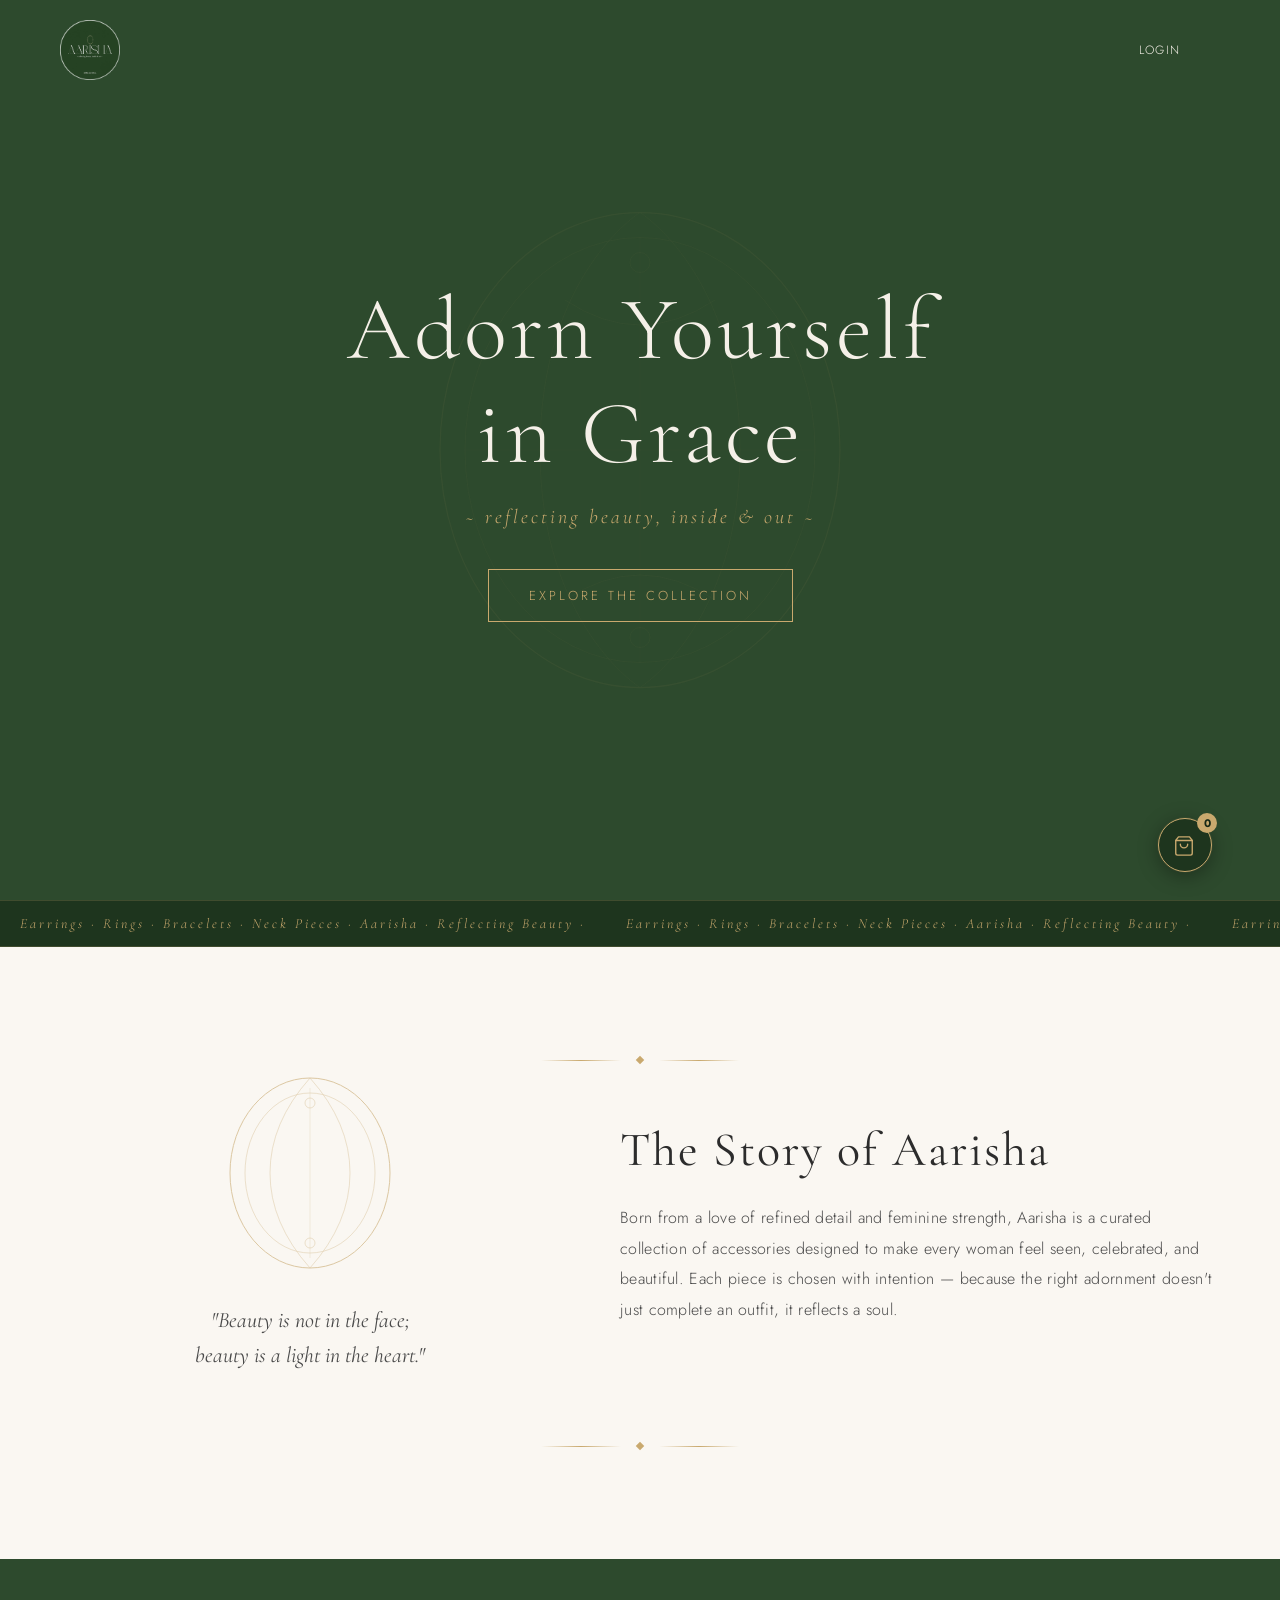
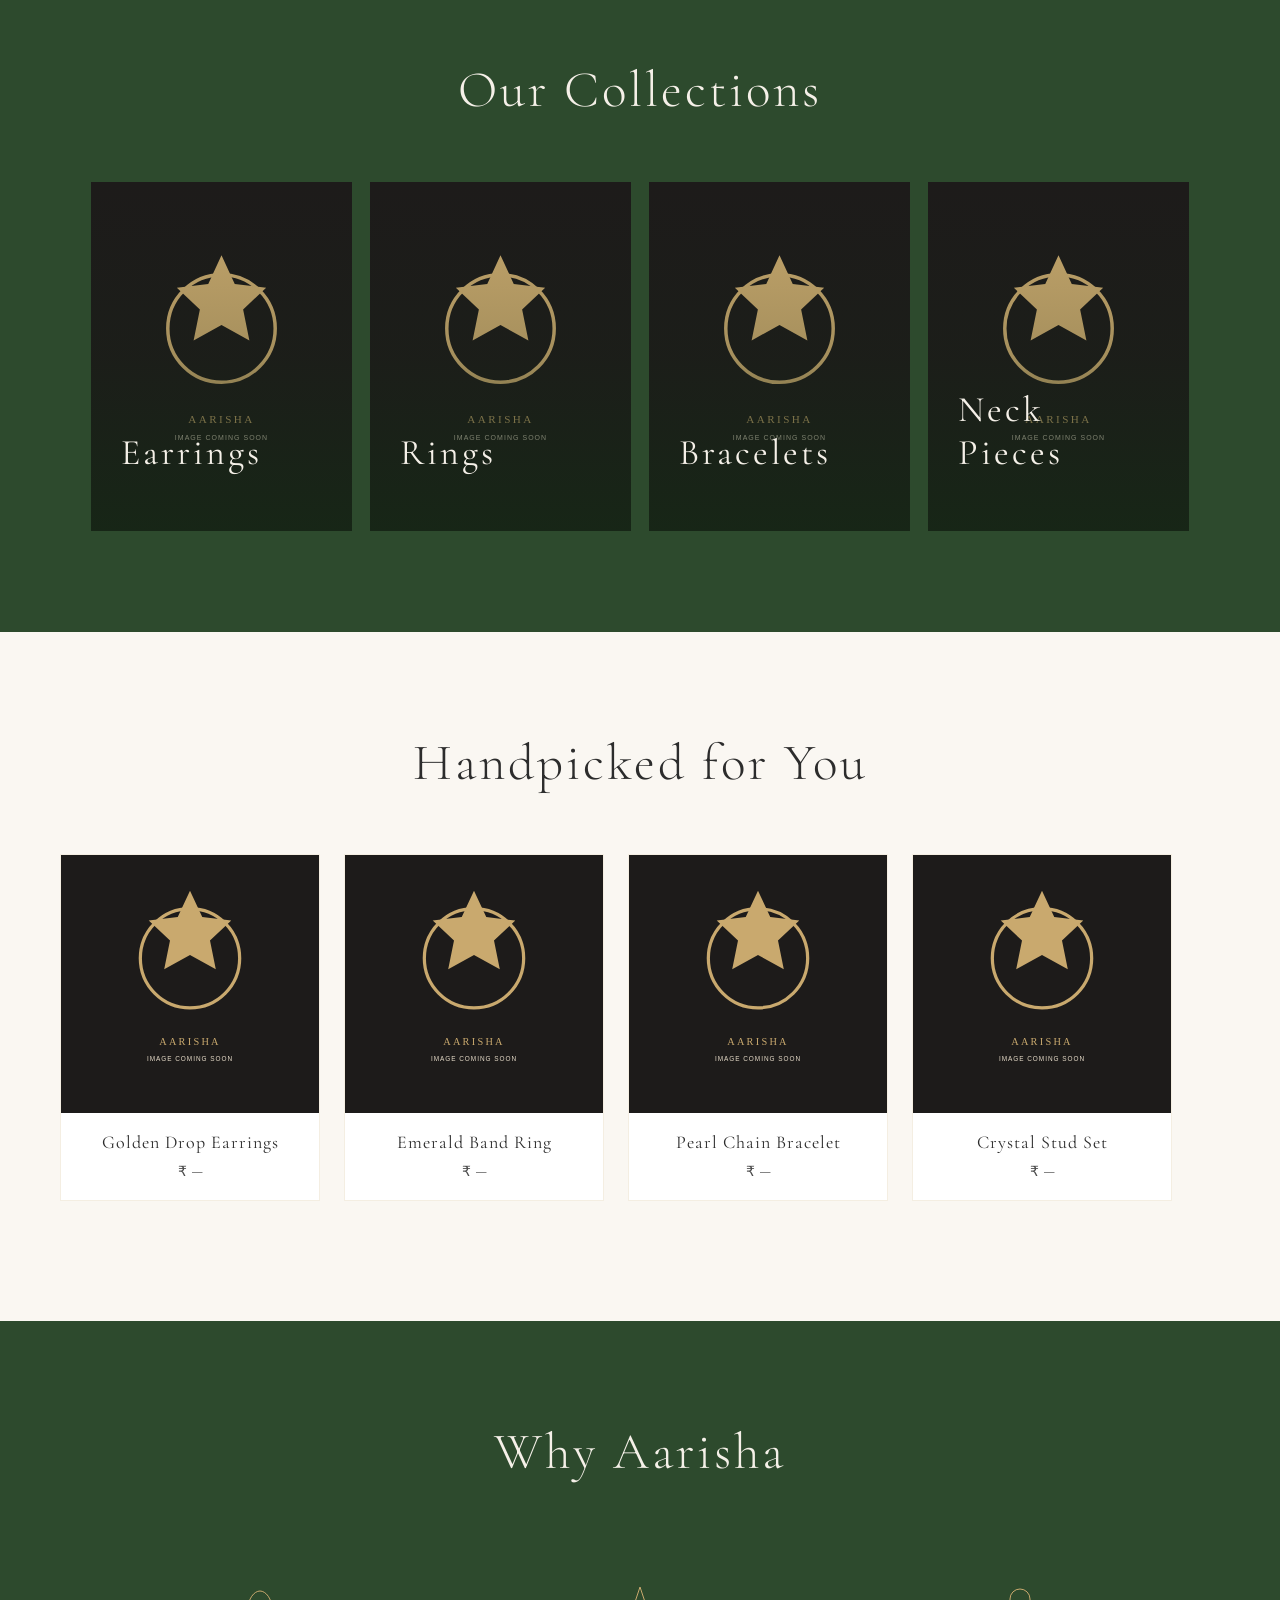
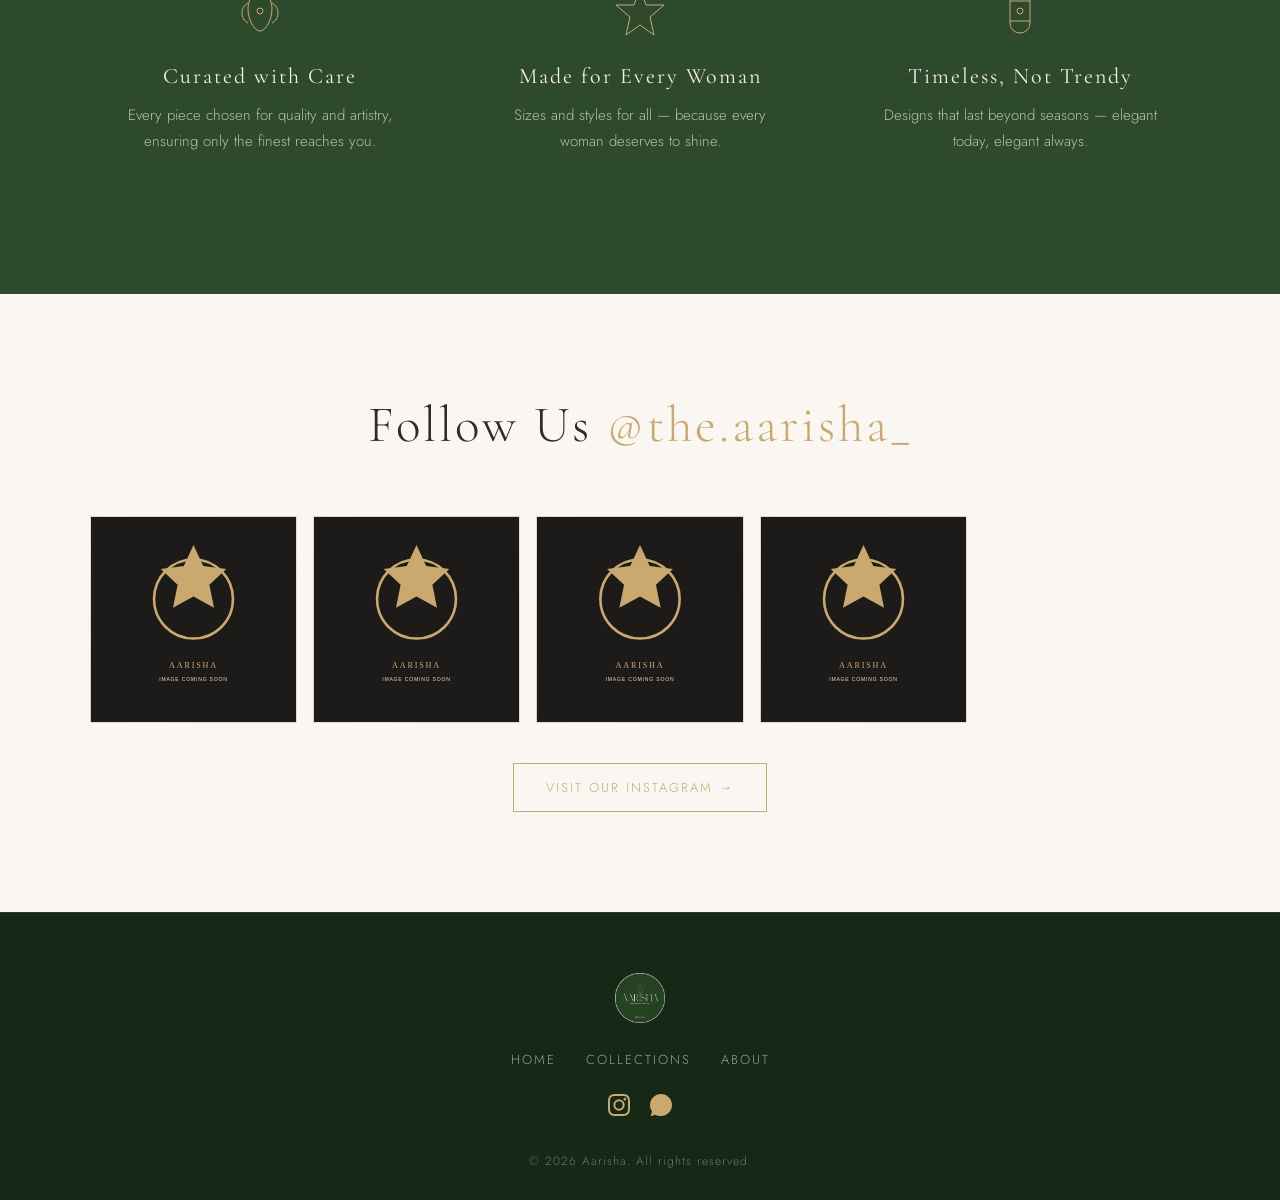
==== commit f020ee6c: "V1" ====
--- a/index.html
+++ b/index.html
@@ -6,36 +6,40 @@
   <title>Aarisha — Reflecting Beauty, Inside & Out</title>
   <meta name="description" content="Aarisha — luxury women's accessories. Curated earrings, rings, bracelets, and neck pieces reflecting beauty, inside and out.">
   <link rel="stylesheet" href="styles.css">
+  <link rel="icon" href="Logo.png">
 </head>
 <body>
-
-<!-- Custom Cursor -->
-<div class="custom-cursor" id="customCursor"></div>
 
 <!-- ═══ NAVIGATION ═══ -->
 <nav class="navbar" id="navbar">
   <a href="#" class="nav-logo"><img src="Logo.png" alt="Aarisha Logo"></a>
-  <ul class="nav-links">
-    <li><a href="#hero">Home</a></li>
-    <li><a href="#collections">Collections</a></li>
-    <li><a href="#about">About</a></li>
-    <li><a href="#contact">Contact</a></li>
-  </ul>
-  <a href="#" class="nav-instagram" aria-label="Instagram">
-    <svg viewBox="0 0 24 24"><path d="M12 2.163c3.204 0 3.584.012 4.85.07 3.252.148 4.771 1.691 4.919 4.919.058 1.265.069 1.645.069 4.849 0 3.205-.012 3.584-.069 4.849-.149 3.225-1.664 4.771-4.919 4.919-1.266.058-1.644.07-4.85.07-3.204 0-3.584-.012-4.849-.07-3.26-.149-4.771-1.699-4.919-4.92-.058-1.265-.07-1.644-.07-4.849 0-3.204.013-3.583.07-4.849.149-3.227 1.664-4.771 4.919-4.919 1.266-.057 1.645-.069 4.849-.069zM12 0C8.741 0 8.333.014 7.053.072 2.695.272.273 2.69.073 7.052.014 8.333 0 8.741 0 12c0 3.259.014 3.668.072 4.948.2 4.358 2.618 6.78 6.98 6.98C8.333 23.986 8.741 24 12 24c3.259 0 3.668-.014 4.948-.072 4.354-.2 6.782-2.618 6.979-6.98.059-1.28.073-1.689.073-4.948 0-3.259-.014-3.667-.072-4.947-.196-4.354-2.617-6.78-6.979-6.98C15.668.014 15.259 0 12 0zm0 5.838a6.162 6.162 0 100 12.324 6.162 6.162 0 000-12.324zM12 16a4 4 0 110-8 4 4 0 010 8zm6.406-11.845a1.44 1.44 0 100 2.881 1.44 1.44 0 000-2.881z"/></svg>
-  </a>
-  <button class="hamburger" id="hamburger" aria-label="Menu">
-    <span></span><span></span><span></span>
-  </button>
+  <div class="nav-actions">
+    <button class="nav-auth" type="button" data-auth-mode="login">Login</button>
+  </div>
 </nav>
 
-<!-- Mobile Menu -->
-<div class="mobile-menu" id="mobileMenu">
-  <a href="#hero">Home</a>
-  <a href="#collections">Collections</a>
-  <a href="#about">About</a>
-  <a href="#contact">Contact</a>
-</div>
+
+<dialog class="auth-dialog" id="authDialog">
+  <form id="authForm">
+    <button class="auth-close" type="button" aria-label="Close">&times;</button>
+    <h2 id="authTitle">Welcome Back</h2>
+    <p id="authSubtitle">Log in to your Aarisha account.</p>
+    <label>Email<input name="email" type="email" autocomplete="email" required></label>
+    <label class="signup-field" hidden>Username<input name="username" type="text" autocomplete="username" minlength="2" maxlength="40" disabled></label>
+    <label>Password<input name="password" type="password" autocomplete="current-password" minlength="8" required></label>
+    <label class="signup-field" hidden>Confirm password<input name="confirm_password" type="password" autocomplete="new-password" minlength="8" disabled></label>
+    <p class="auth-status" id="authStatus" aria-live="polite"></p>
+    <button class="auth-submit" type="submit">Login</button>
+    <button class="auth-switch" id="authSwitch" type="button">New here? Create an account</button>
+  </form>
+  <section class="profile-view" id="profileView" hidden>
+    <button class="auth-close" type="button" aria-label="Close">&times;</button>
+    <h2>My Profile</h2>
+    <p><strong id="profileUsername"></strong></p>
+    <p id="profileEmail"></p>
+    <button class="auth-submit" id="logoutButton" type="button">Logout</button>
+  </section>
+</dialog>
 
 <!-- ═══ HERO ═══ -->
 <section class="hero" id="hero">
@@ -99,28 +103,28 @@
   <h2 class="section-heading reveal">Our Collections</h2>
   <div class="collections-grid">
     <div class="collection-card reveal" data-category="Earrings">
-      <img src="Earrings/WhatsApp Image 2026-04-18 at 3.00.50 PM (2).jpeg" alt="Earrings Collection">
+      <img src="placeholder.svg" alt="Earrings Collection">
       <div class="collection-overlay">
         <h3>Earrings</h3>
         <span class="view-link">View Collection →</span>
       </div>
     </div>
     <div class="collection-card reveal" data-category="Rings">
-      <img src="Rings/WhatsApp Image 2026-04-18 at 3.01.11 PM.jpeg" alt="Rings Collection">
+      <img src="placeholder.svg" alt="Rings Collection">
       <div class="collection-overlay">
         <h3>Rings</h3>
         <span class="view-link">View Collection →</span>
       </div>
     </div>
     <div class="collection-card reveal" data-category="Bracelets">
-      <img src="Bracelets/WhatsApp Image 2026-04-18 at 3.00.23 PM.jpeg" alt="Bracelets Collection">
+      <img src="placeholder.svg" alt="Bracelets Collection">
       <div class="collection-overlay">
         <h3>Bracelets</h3>
         <span class="view-link">View Collection →</span>
       </div>
     </div>
     <div class="collection-card reveal" data-category="NeckPieces">
-      <img src="Earrings/WhatsApp Image 2026-04-18 at 3.00.51 PM (2).jpeg" alt="Neck Pieces Collection">
+      <img src="placeholder.svg" alt="Neck Pieces Collection">
       <div class="collection-overlay">
         <h3>Neck Pieces</h3>
         <span class="view-link">View Collection →</span>
@@ -131,13 +135,15 @@
 
 <!-- ═══ COLLECTION DETAIL MODAL ═══ -->
 <div class="collection-modal" id="collectionModal">
-  <div class="collection-modal-inner">
-    <div class="collection-modal-header">
-      <button class="modal-back-btn" id="modalBackBtn">
-        <svg viewBox="0 0 24 24" fill="none" stroke="currentColor" stroke-width="1.5"><path d="M19 12H5m0 0l7 7m-7-7l7-7"/></svg>
-        <span>Back to Collections</span>
-      </button>
-      <h2 class="modal-category-title" id="modalCategoryTitle">Earrings</h2>
+    <div class="collection-modal-inner">
+      <div class="collection-modal-header">
+      <div class="collection-modal-title-row">
+        <button class="modal-back-btn" id="modalBackBtn" aria-label="Back to Collections">
+          <svg viewBox="0 0 24 24" fill="none" stroke="currentColor" stroke-width="1.5"><path d="M19 12H5m0 0l7 7m-7-7l7-7"/></svg>
+          <span>Back to Collections</span>
+        </button>
+        <h2 class="modal-category-title" id="modalCategoryTitle">Earrings</h2>
+      </div>
       <div class="ornamental-divider"><div class="line"></div><div class="diamond"></div><div class="line"></div></div>
     </div>
     <div class="collection-modal-grid" id="modalProductGrid"></div>
@@ -188,7 +194,7 @@
 </section>
 
 <!-- ═══ CONTACT ═══ -->
-<section class="contact-section" id="contact">
+<section class="contact-section" id="contact" hidden>
   <h2 class="section-heading reveal">Get in Touch</h2>
   <div class="ornamental-divider reveal"><div class="line"></div><div class="diamond"></div><div class="line"></div></div>
   <div class="contact-wrapper" style="margin-top:40px;">
@@ -223,7 +229,6 @@
     <li><a href="#hero">Home</a></li>
     <li><a href="#collections">Collections</a></li>
     <li><a href="#about">About</a></li>
-    <li><a href="#contact">Contact</a></li>
   </ul>
   <div class="footer-socials">
     <a href="#" aria-label="Instagram"><svg viewBox="0 0 24 24"><path d="M12 2.163c3.204 0 3.584.012 4.85.07 3.252.148 4.771 1.691 4.919 4.919.058 1.265.069 1.645.069 4.849 0 3.205-.012 3.584-.069 4.849-.149 3.225-1.664 4.771-4.919 4.919-1.266.058-1.644.07-4.85.07-3.204 0-3.584-.012-4.849-.07-3.26-.149-4.771-1.699-4.919-4.92-.058-1.265-.07-1.644-.07-4.849 0-3.204.013-3.583.07-4.849.149-3.227 1.664-4.771 4.919-4.919 1.266-.057 1.645-.069 4.849-.069zM12 0C8.741 0 8.333.014 7.053.072 2.695.272.273 2.69.073 7.052.014 8.333 0 8.741 0 12c0 3.259.014 3.668.072 4.948.2 4.358 2.618 6.78 6.98 6.98C8.333 23.986 8.741 24 12 24c3.259 0 3.668-.014 4.948-.072 4.354-.2 6.782-2.618 6.979-6.98.059-1.28.073-1.689.073-4.948 0-3.259-.014-3.667-.072-4.947-.196-4.354-2.617-6.78-6.979-6.98C15.668.014 15.259 0 12 0zm0 5.838a6.162 6.162 0 100 12.324 6.162 6.162 0 000-12.324zM12 16a4 4 0 110-8 4 4 0 010 8zm6.406-11.845a1.44 1.44 0 100 2.881 1.44 1.44 0 000-2.881z"/></svg></a>
@@ -232,6 +237,24 @@
   <p class="footer-copy">© 2026 Aarisha. All rights reserved.</p>
 </footer>
 
+<!-- Cart: WhatsApp is the only ordering path; no payment or checkout is present. -->
+<aside class="cart-drawer" id="cartDrawer" aria-label="Shopping bag" aria-hidden="true">
+  <div class="cart-header"><h2>Your Bag</h2><button class="cart-close" id="cartClose" type="button" aria-label="Close bag">&times;</button></div>
+  <div class="cart-items" id="cartItems"></div>
+  <div class="cart-footer">
+    <p class="cart-total">Total <strong id="cartTotal">₹0</strong></p>
+    <button class="btn-send" id="whatsappOrder" type="button">Order on WhatsApp</button>
+  </div>
+</aside>
+
+<div class="cart-scrim" id="cartScrim"></div>
+
+<!-- Floating Cart FAB -->
+<button class="nav-cart" id="cartToggle" type="button" aria-label="Open shopping cart">
+  <svg class="cart-icon" viewBox="0 0 24 24" fill="none" stroke="currentColor" stroke-width="1.5" stroke-linecap="round" stroke-linejoin="round"><path d="M6 2L3 6v14a2 2 0 002 2h14a2 2 0 002-2V6l-3-4z"/><line x1="3" y1="6" x2="21" y2="6"/><path d="M16 10a4 4 0 01-8 0"/></svg>
+  <span class="cart-badge" id="cartCount">0</span>
+</button>
+
 <script src="script.js"></script>
 </body>
 </html>
--- a/styles.css
+++ b/styles.css
@@ -34,22 +34,21 @@
 
 html {
   scroll-behavior: smooth;
-  cursor: none;
+  overflow-x: hidden;
+  width: 100%;
+  overscroll-behavior-x: none;
+  position: relative;
 }
 
 body {
   font-family: var(--font-body);
   color: var(--cream);
   background: var(--green-deep);
-  overflow-x: hidden;
-  cursor: none;
+  width: 100%;
+  max-width: 100vw;
   -webkit-font-smoothing: antialiased;
   -moz-osx-font-smoothing: grayscale;
 }
-
-a { cursor: none; }
-button { cursor: none; }
-input, textarea { cursor: none; }
 
 img {
   max-width: 100%;
@@ -62,27 +61,6 @@
 }
 
 /* ── Custom Cursor ── */
-.custom-cursor {
-  position: fixed;
-  width: 12px;
-  height: 12px;
-  background: var(--gold);
-  border-radius: 50%;
-  pointer-events: none;
-  z-index: 99999;
-  transform: translate(-50%, -50%);
-  transition: width 0.2s var(--transition-smooth),
-              height 0.2s var(--transition-smooth),
-              background 0.2s;
-  mix-blend-mode: difference;
-}
-
-.custom-cursor.hover {
-  width: 24px;
-  height: 24px;
-  background: var(--gold-light);
-}
-
 /* ── Scroll Animations ── */
 .reveal {
   opacity: 0;
@@ -125,7 +103,7 @@
   position: fixed;
   top: 0;
   left: 0;
-  width: 100%;
+  right: 0;
   z-index: 1000;
   padding: 20px 60px;
   display: flex;
@@ -142,126 +120,103 @@
   border-bottom: 1px solid rgba(201, 169, 110, 0.15);
 }
 
+.nav-logo {
+  flex-shrink: 0;
+  max-width: 180px;
+}
+
 .nav-logo img {
   height: 60px;
-  transition: height 0.4s var(--transition-smooth);
+  width: 100%;
+  max-width: 100%;
+  max-height: 60px;
+  object-fit: contain;
+  transition: height 0.4s var(--transition-smooth),
+              max-height 0.4s var(--transition-smooth);
 }
 
 .navbar.scrolled .nav-logo img {
   height: 40px;
-}
-
-.nav-links {
-  display: flex;
-  align-items: center;
-  gap: 40px;
-  list-style: none;
-}
-
-.nav-links a {
-  font-family: var(--font-body);
-  font-size: 14px;
-  font-weight: 300;
-  letter-spacing: 2px;
-  text-transform: uppercase;
-  color: var(--cream);
-  position: relative;
-  transition: color 0.3s;
-}
-
-.nav-links a::after {
-  content: '';
+  max-height: 40px;
+}
+
+.nav-cart {
+  position: fixed;
+  bottom: 28px;
+  right: 68px;
+  z-index: 2500;
+  display: grid;
+  place-items: center;
+  width: 54px;
+  height: 54px;
+  padding: 0;
+  background: var(--green-dark);
+  border: 1.5px solid var(--gold);
+  border-radius: 50%;
+  color: var(--gold);
+  box-shadow: 0 4px 20px rgba(0, 0, 0, 0.35),
+              0 0 0 1px rgba(201, 169, 110, 0.08);
+  cursor: pointer;
+  transition: transform 0.3s var(--transition-smooth),
+              box-shadow 0.3s var(--transition-smooth),
+              background 0.3s var(--transition-smooth);
+}
+
+.nav-cart:hover {
+  transform: translateY(-3px) scale(1.05);
+  background: var(--green-deep);
+  box-shadow: 0 8px 28px rgba(0, 0, 0, 0.4),
+              0 0 0 2px rgba(201, 169, 110, 0.2),
+              0 0 20px rgba(201, 169, 110, 0.06);
+}
+
+.nav-cart:active {
+  transform: translateY(0) scale(0.97);
+}
+
+.cart-icon {
+  width: 22px;
+  height: 22px;
+  display: block;
+  transform: translate(-1px, 1px);
+}
+
+.cart-badge {
   position: absolute;
-  bottom: -4px;
-  left: 0;
-  width: 0;
-  height: 1px;
+  top: -6px;
+  right: -6px;
+  min-width: 20px;
+  height: 20px;
+  padding: 0 5px;
   background: var(--gold);
-  transition: width 0.4s var(--transition-smooth);
-}
-
-.nav-links a:hover { color: var(--gold); }
-.nav-links a:hover::after { width: 100%; }
-
-.nav-instagram {
-  display: flex;
-  align-items: center;
-}
-
-.nav-instagram svg {
-  width: 20px;
-  height: 20px;
-  fill: var(--cream);
-  transition: fill 0.3s;
-}
-
-.nav-instagram:hover svg { fill: var(--gold); }
-
-/* Hamburger */
-.hamburger {
-  display: none;
-  flex-direction: column;
-  gap: 5px;
-  background: none;
-  border: none;
-  padding: 5px;
-  z-index: 1001;
-}
-
-.hamburger span {
-  width: 28px;
-  height: 1.5px;
-  background: var(--cream);
-  transition: all 0.4s var(--transition-smooth);
-  transform-origin: center;
-}
-
-.hamburger.active span:nth-child(1) {
-  transform: rotate(45deg) translate(5px, 4px);
-}
-
-.hamburger.active span:nth-child(2) {
-  opacity: 0;
-}
-
-.hamburger.active span:nth-child(3) {
-  transform: rotate(-45deg) translate(5px, -4px);
-}
-
-/* Mobile Menu */
-.mobile-menu {
-  display: none;
-  position: fixed;
-  top: 0;
-  left: 0;
-  width: 100%;
-  height: 100vh;
-  background: rgba(22, 40, 22, 0.97);
-  backdrop-filter: blur(20px);
-  z-index: 999;
-  flex-direction: column;
-  align-items: center;
-  justify-content: center;
-  gap: 30px;
-  opacity: 0;
+  color: var(--green-darker);
+  border-radius: 50%;
+  font: 700 11px/20px var(--font-body);
+  text-align: center;
   pointer-events: none;
-  transition: opacity 0.5s var(--transition-smooth);
-}
-
-.mobile-menu.open {
-  opacity: 1;
-  pointer-events: all;
-}
-
-.mobile-menu a {
-  font-family: var(--font-heading);
-  font-size: 32px;
-  color: var(--cream);
-  letter-spacing: 4px;
-  transition: color 0.3s;
-}
-
-.mobile-menu a:hover { color: var(--gold); }
+}
+
+.nav-actions { display: flex; align-items: center; gap: 14px; margin-right: 40px; }
+
+.nav-auth { border: 0; background: transparent; color: var(--cream); font: 300 12px var(--font-body); letter-spacing: 1.2px; text-transform: uppercase; }
+.nav-auth.profile-avatar { display: grid; place-items: center; width: 34px; height: 34px; padding: 0; border: 1px solid var(--gold); border-radius: 50%; color: var(--gold); font-weight: 500; letter-spacing: 0; transition: all 0.3s var(--transition-smooth); }
+.nav-auth.profile-avatar:hover { background: rgba(201, 169, 110, 0.12); }
+.nav-signup, .auth-submit { border: 1px solid rgba(201, 169, 110, .7); padding: 8px 12px; color: var(--gold); }
+
+.auth-dialog { position: fixed; inset: 0; width: min(420px, calc(100% - 32px)); height: fit-content; max-height: calc(100vh - 32px); margin: auto; overflow: auto; border: 1px solid var(--gold); background: var(--green-dark); color: var(--cream); padding: 34px; }
+.auth-dialog::backdrop { background: rgba(0, 0, 0, .62); }
+.auth-dialog form { display: grid; gap: 16px; position: relative; }
+.profile-view { display: grid; gap: 20px; position: relative; }
+.auth-dialog [hidden] { display: none; }
+.auth-dialog h2 { color: var(--gold); font: 400 38px var(--font-heading); }
+.auth-dialog p { font-size: 13px; line-height: 1.5; }
+.auth-dialog label { display: grid; gap: 7px; color: var(--gold-pale); font-size: 12px; letter-spacing: 1px; text-transform: uppercase; }
+.auth-dialog input { width: 100%; border: 1px solid rgba(201, 169, 110, .45); background: transparent; color: var(--cream); padding: 11px; font: 15px var(--font-body); }
+.auth-close { position: absolute; right: -8px; top: -16px; border: 0; background: transparent; color: var(--cream); font-size: 28px; }
+.auth-submit, .auth-switch { font: 300 12px var(--font-body); letter-spacing: 1.2px; text-transform: uppercase; background: transparent; }
+.auth-submit { background: var(--green-deep); }
+.auth-switch { border: 0; color: var(--cream); padding: 6px; }
+.auth-status { min-height: 20px; color: var(--gold-pale); }
 
 /* ── Hero Section ── */
 .hero {
@@ -470,13 +425,13 @@
   max-width: 1100px;
   margin: 0 auto;
   display: grid;
-  grid-template-columns: repeat(2, 1fr);
-  gap: 24px;
+  grid-template-columns: repeat(4, 1fr);
+  gap: 16px;
 }
 
 .collection-card {
   position: relative;
-  aspect-ratio: 4 / 5;
+  aspect-ratio: 3 / 4;
   overflow: hidden;
   border: 1px solid transparent;
   transition: transform 0.5s var(--transition-smooth),
@@ -544,7 +499,7 @@
 .collection-modal {
   position: fixed;
   inset: 0;
-  z-index: 2000;
+  z-index: 900;
   background: var(--green-deep);
   overflow-y: auto;
   opacity: 0;
@@ -571,6 +526,13 @@
   margin-bottom: 50px;
 }
 
+.collection-modal-title-row {
+  display: flex;
+  align-items: center;
+  justify-content: center;
+  gap: 28px;
+}
+
 .modal-back-btn {
   display: inline-flex;
   align-items: center;
@@ -584,7 +546,6 @@
   letter-spacing: 2px;
   text-transform: uppercase;
   padding: 10px 24px;
-  margin-bottom: 40px;
   transition: all 0.3s var(--transition-smooth);
 }
 
@@ -604,8 +565,10 @@
   font-weight: 300;
   color: var(--cream);
   letter-spacing: 5px;
-  margin-bottom: 16px;
-}
+  margin: 0;
+}
+
+.collection-modal-header .ornamental-divider { margin-top: 16px; }
 
 .collection-modal-grid {
   display: grid;
@@ -989,7 +952,11 @@
 
 .footer-logo img {
   height: 50px;
+  max-height: 50px;
+  width: auto;
+  max-width: 100%;
   margin: 0 auto 24px;
+  object-fit: contain;
 }
 
 .footer-links {
@@ -1036,6 +1003,29 @@
   letter-spacing: 1px;
 }
 
+/* Cart drawer */
+.cart-scrim { position: fixed; inset: 0; z-index: 2999; background: rgba(0,0,0,.45); opacity: 0; pointer-events: none; transition: opacity .3s; }
+.cart-drawer { position: fixed; z-index: 3000; top: 0; right: 0; height: 100vh; width: min(420px, 100%); display: flex; flex-direction: column; background: var(--green-darker); border-left: 1px solid var(--gold); padding: 28px; transform: translateX(100%); transition: transform .35s var(--transition-smooth); }
+.cart-drawer.open { transform: translateX(0); }
+.cart-scrim.open { opacity: 1; pointer-events: all; }
+.cart-header { display: flex; justify-content: space-between; align-items: center; border-bottom: 1px solid rgba(201,169,110,.3); padding-bottom: 18px; }
+.cart-header h2 { color: var(--cream); font: 400 32px var(--font-heading); letter-spacing: 2px; }
+.cart-close { background: none; border: 0; color: var(--gold); font-size: 34px; line-height: 1; }
+.cart-items { flex: 1; overflow-y: auto; padding: 12px 0; }
+.cart-empty { color: rgba(245,240,232,.75); font-weight: 300; padding: 30px 0; text-align: center; }
+.cart-item { display: grid; grid-template-columns: 68px 1fr auto; gap: 12px; align-items: center; padding: 14px 0; border-bottom: 1px solid rgba(201,169,110,.15); }
+.cart-item img { height: 68px; width: 68px; object-fit: cover; }
+.cart-item h3 { color: var(--cream); font: 400 18px var(--font-heading); }
+.cart-item p { color: var(--gold); font-size: 13px; margin-top: 3px; }
+.cart-quantity { display: flex; align-items: center; gap: 8px; margin-top: 8px; }
+.cart-quantity button, .cart-remove { background: transparent; border: 1px solid rgba(201,169,110,.45); color: var(--gold); min-width: 25px; padding: 2px 6px; }
+.cart-remove { border: 0; font-size: 18px; }
+.cart-footer { border-top: 1px solid rgba(201,169,110,.3); padding-top: 18px; }
+.cart-total { display: flex; justify-content: space-between; color: var(--cream); margin-bottom: 18px; }
+.cart-total strong { color: var(--gold); font-weight: 400; }
+.add-to-cart { display: block; width: calc(100% - 40px); margin: 0 20px 20px; padding: 10px; background: var(--green-deep); border: 1px solid var(--gold); color: var(--gold); font: 300 11px var(--font-body); letter-spacing: 1.5px; text-transform: uppercase; }
+.add-to-cart:disabled { opacity: .45; cursor: not-allowed; }
+
 /* ═══════════════════════════════════════════
    RESPONSIVE
    ═══════════════════════════════════════════ */
@@ -1050,10 +1040,9 @@
 @media (max-width: 768px) {
   .navbar { padding: 14px 24px; }
   .navbar.scrolled { padding: 10px 24px; }
-
-  .nav-links, .nav-instagram { display: none; }
-  .hamburger { display: flex; }
-  .mobile-menu { display: flex; }
+  .nav-actions { gap: 6px; }
+  .nav-cart { bottom: 20px; right: 60px; width: 50px; height: 50px; }
+  .nav-auth { white-space: nowrap; }
 
   .hero-content h1 { letter-spacing: 2px; }
 
@@ -1067,11 +1056,13 @@
 
   .collections-section { padding: 60px 24px; }
   .collections-grid {
-    grid-template-columns: 1fr;
+    grid-template-columns: repeat(2, 1fr);
     gap: 20px;
   }
 
-  .collection-modal-inner { padding: 100px 24px 60px; }
+  .collection-modal-inner { padding: 92px 24px 48px; }
+  .collection-modal-title-row { gap: 16px; }
+  .modal-back-btn { padding: 8px 12px; letter-spacing: 1px; }
   .collection-modal-grid { grid-template-columns: repeat(2, 1fr); gap: 20px; }
 
   .featured-section { padding: 60px 0; }
@@ -1084,6 +1075,7 @@
     grid-template-columns: 1fr;
     gap: 20px;
   }
+  .why-item { padding: 24px 12px; }
 
   .instagram-section { padding: 60px 24px; }
   .insta-grid {
@@ -1102,9 +1094,62 @@
   .section-heading { margin-bottom: 40px; }
 }
 
-@media (max-width: 480px) {
+@media (max-width: 600px) {
+  .navbar, .navbar.scrolled { padding-left: 12px; padding-right: 12px; }
+  .nav-logo { max-width: 130px; }
+  .nav-logo img { height: 42px; max-height: 42px; }
+  .navbar.scrolled .nav-logo img { height: 34px; max-height: 34px; }
+  .nav-actions { gap: 4px; }
+  .nav-cart { bottom: 16px; right: 56px; width: 48px; height: 48px; }
+  .cart-icon { width: 20px; height: 20px; }
+  .cart-badge { min-width: 18px; height: 18px; font: 700 10px/18px var(--font-body); top: -5px; right: -5px; padding: 0 4px; }
+  .nav-auth { font-size: 11px; letter-spacing: 0.8px; }
+
+  .hero { min-height: 640px; height: 100svh; }
+  .hero-content { padding: 0 24px; }
+  .hero-content h1 { font-size: clamp(40px, 12vw, 54px); }
+  .hero-tagline { letter-spacing: 1.5px; margin-bottom: 28px; }
+  .btn-outline-gold { padding: 14px 20px; letter-spacing: 2px; }
+
+  .about-section, .collections-section, .why-section,
+  .instagram-section, .contact-section { padding: 48px 16px; }
+  .about-grid { gap: 28px; }
+  .about-ornament-svg { width: 150px; height: 150px; margin-bottom: 18px; }
+  .about-quote { font-size: 20px; }
+  .about-right p { font-size: 15px; line-height: 1.7; }
+
+  .section-heading { font-size: 36px; letter-spacing: 2px; margin-bottom: 28px; }
+  .collections-grid { grid-template-columns: repeat(2, 1fr); gap: 12px; }
+  .collection-overlay { padding: 14px; }
+  .collection-overlay h3 { font-size: 24px; letter-spacing: 1px; }
+  .collection-overlay .view-link { display: none; }
+
+  .collection-modal-inner { padding: 84px 16px 40px; }
+  .collection-modal-header { margin-bottom: 28px; }
+  .collection-modal-grid { grid-template-columns: repeat(2, minmax(0, 1fr)); gap: 12px; }
+  .modal-product-card-info { padding: 14px 8px; }
+  .modal-product-card-info h4 { font-size: 18px; }
+  .add-to-cart { width: calc(100% - 24px); margin: 0 12px 12px; padding: 9px 4px; font-size: 10px; letter-spacing: 1px; }
   .insta-grid { grid-template-columns: repeat(2, 1fr); }
-  .product-card { flex: 0 0 180px; }
-  .collection-overlay { padding: 20px; }
-  .collection-modal-grid { grid-template-columns: 1fr; }
-}
+  .featured-section { padding: 48px 0; }
+  .featured-section .section-heading, .featured-scroll-wrapper { padding: 0 16px; }
+  .product-card { flex-basis: min(78vw, 280px); }
+  .why-item { padding: 20px 8px; }
+  .contact-wrapper { gap: 32px; }
+  .btn-send { width: 100%; align-self: stretch; padding: 14px; }
+  .contact-detail-item span { overflow-wrap: anywhere; }
+  .footer { padding: 36px 16px 20px; }
+  .footer-links { gap: 12px 16px; }
+  .footer-links a { font-size: 11px; letter-spacing: 1px; }
+
+  .collection-modal-title-row { align-items: flex-start; }
+  .modal-category-title { text-align: left; letter-spacing: 3px; }
+  .modal-back-btn { padding: 8px; }
+  .modal-back-btn span { display: none; }
+}
+
+@media (max-width: 360px) {
+  .collections-grid, .collection-modal-grid { grid-template-columns: 1fr; }
+  .modal-category-title { font-size: 34px; }
+  .footer-links { flex-direction: column; }
+}
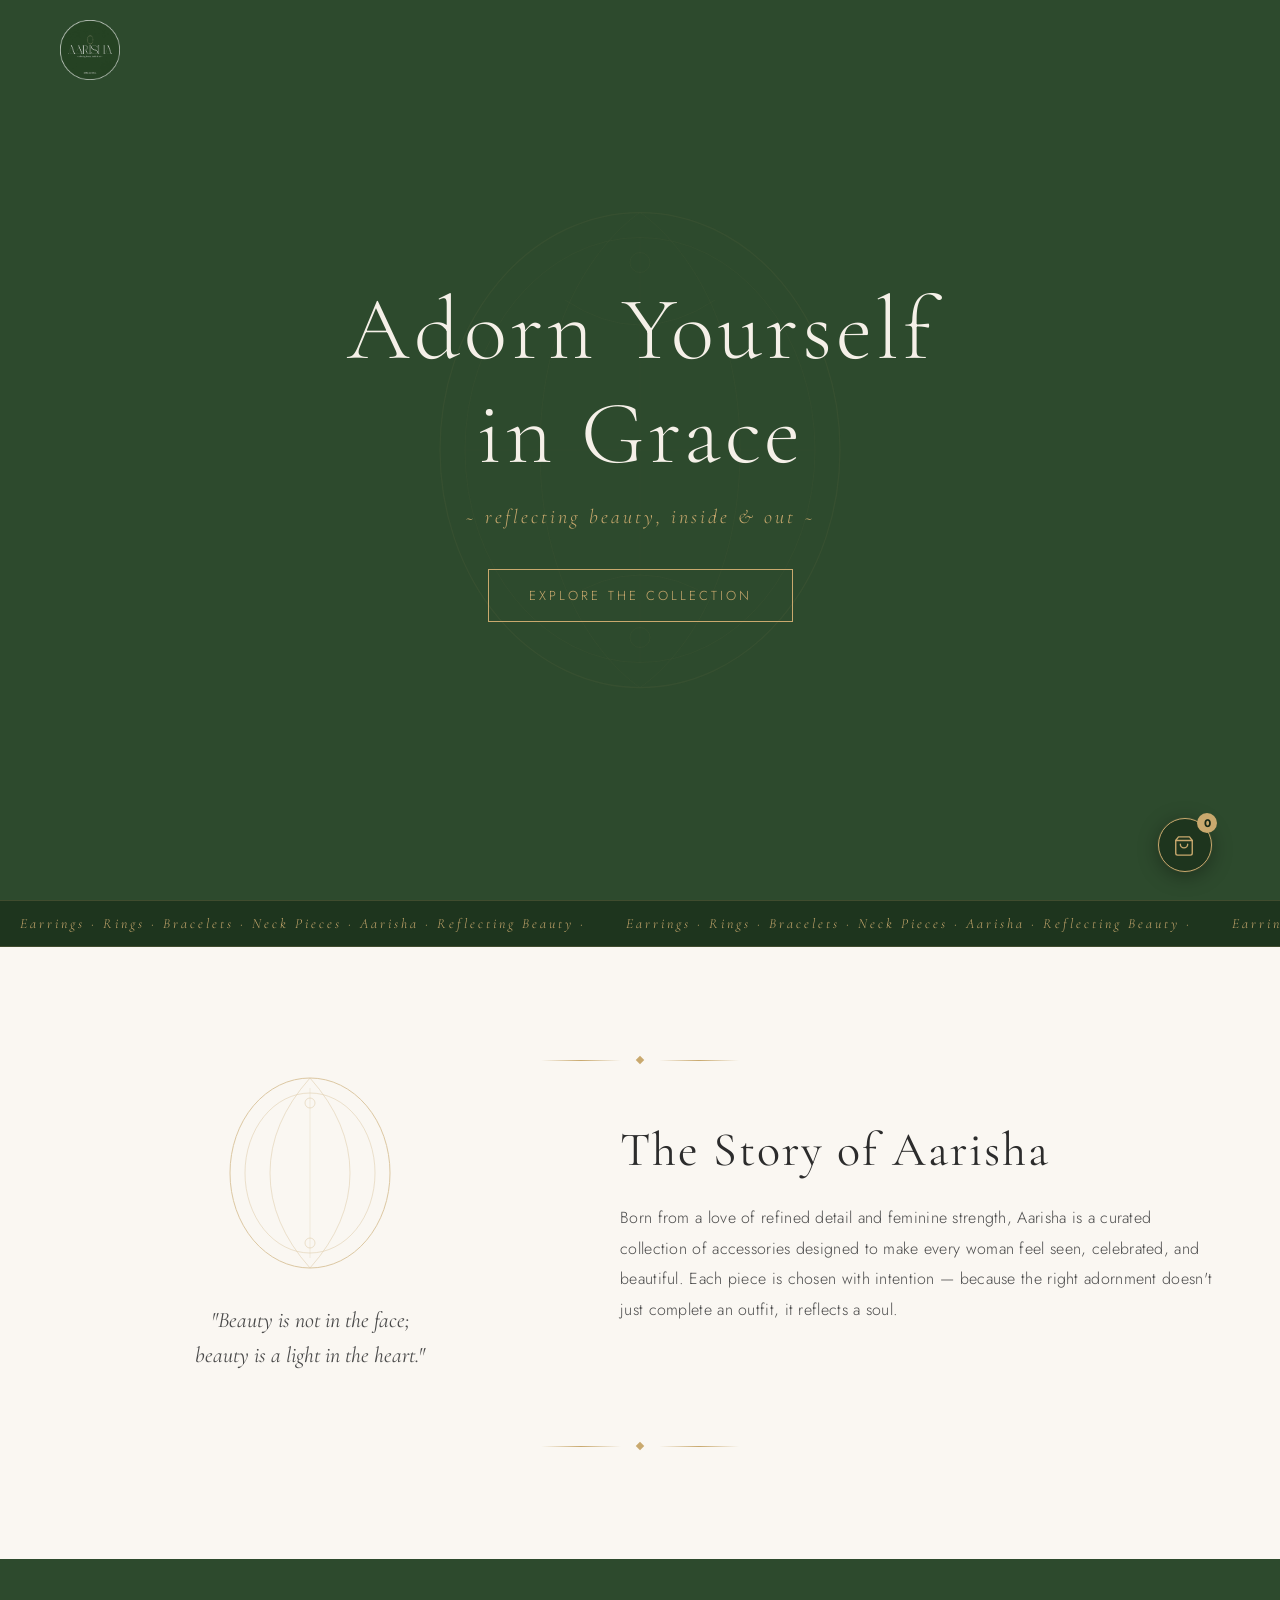
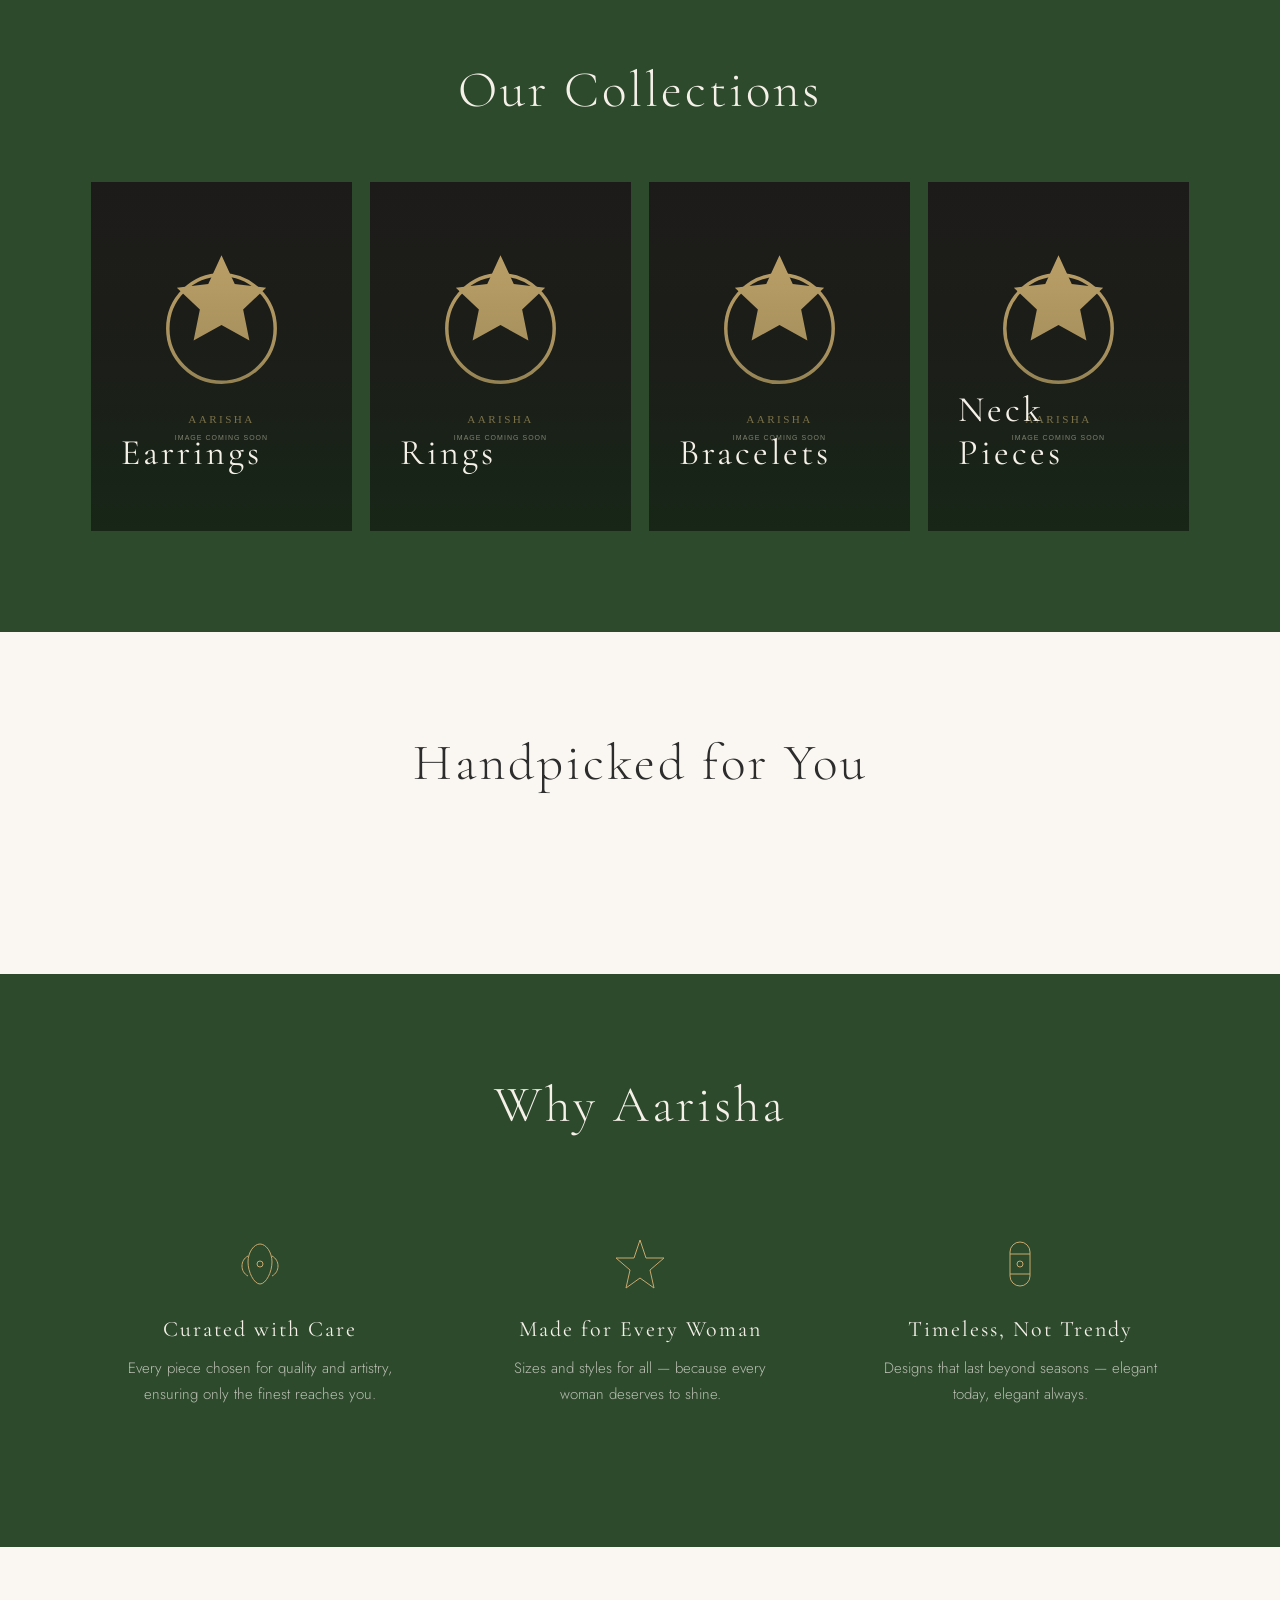
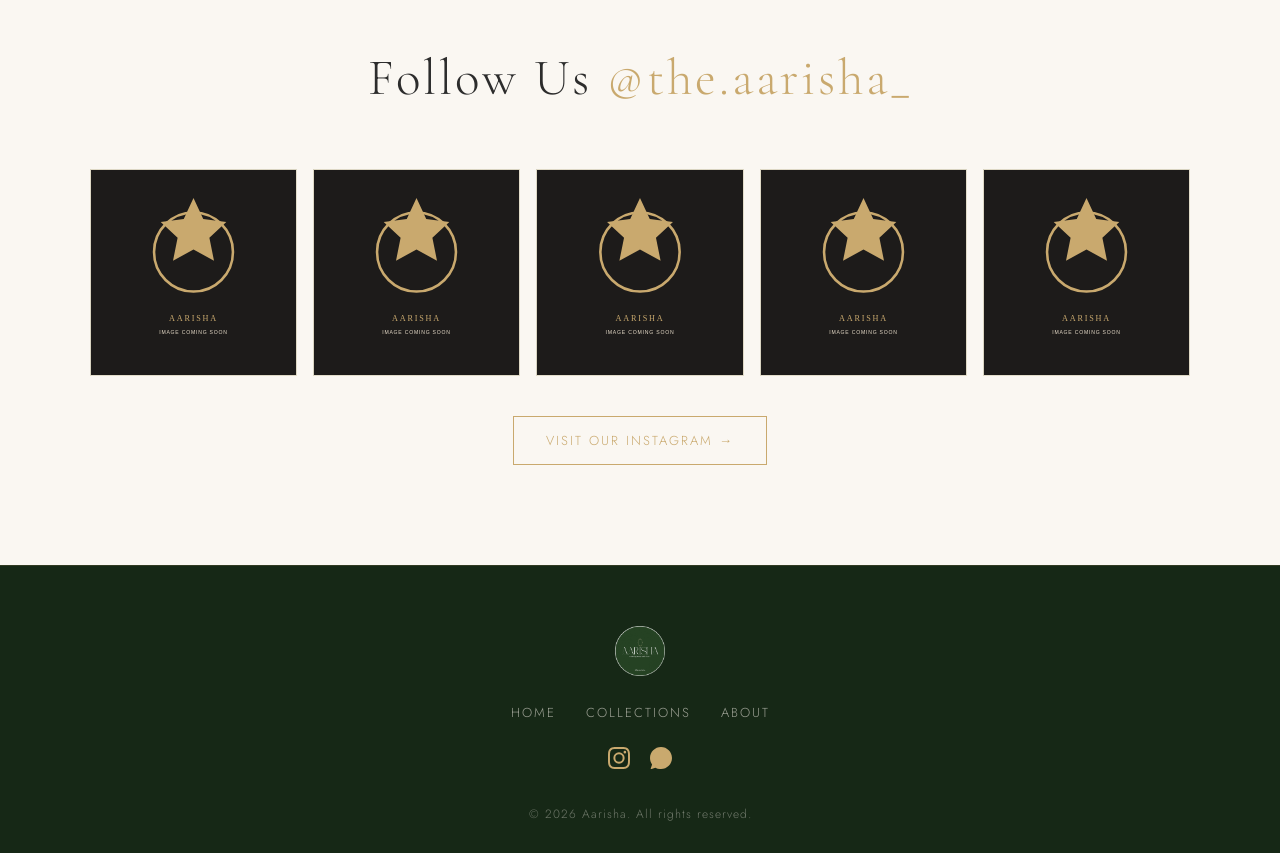
==== commit fa66744c: "login removed" ====
--- a/index.html
+++ b/index.html
@@ -13,33 +13,9 @@
 <!-- ═══ NAVIGATION ═══ -->
 <nav class="navbar" id="navbar">
   <a href="#" class="nav-logo"><img src="Logo.png" alt="Aarisha Logo"></a>
-  <div class="nav-actions">
-    <button class="nav-auth" type="button" data-auth-mode="login">Login</button>
-  </div>
 </nav>
 
 
-<dialog class="auth-dialog" id="authDialog">
-  <form id="authForm">
-    <button class="auth-close" type="button" aria-label="Close">&times;</button>
-    <h2 id="authTitle">Welcome Back</h2>
-    <p id="authSubtitle">Log in to your Aarisha account.</p>
-    <label>Email<input name="email" type="email" autocomplete="email" required></label>
-    <label class="signup-field" hidden>Username<input name="username" type="text" autocomplete="username" minlength="2" maxlength="40" disabled></label>
-    <label>Password<input name="password" type="password" autocomplete="current-password" minlength="8" required></label>
-    <label class="signup-field" hidden>Confirm password<input name="confirm_password" type="password" autocomplete="new-password" minlength="8" disabled></label>
-    <p class="auth-status" id="authStatus" aria-live="polite"></p>
-    <button class="auth-submit" type="submit">Login</button>
-    <button class="auth-switch" id="authSwitch" type="button">New here? Create an account</button>
-  </form>
-  <section class="profile-view" id="profileView" hidden>
-    <button class="auth-close" type="button" aria-label="Close">&times;</button>
-    <h2>My Profile</h2>
-    <p><strong id="profileUsername"></strong></p>
-    <p id="profileEmail"></p>
-    <button class="auth-submit" id="logoutButton" type="button">Logout</button>
-  </section>
-</dialog>
 
 <!-- ═══ HERO ═══ -->
 <section class="hero" id="hero">
--- a/styles.css
+++ b/styles.css
@@ -198,25 +198,6 @@
 
 .nav-actions { display: flex; align-items: center; gap: 14px; margin-right: 40px; }
 
-.nav-auth { border: 0; background: transparent; color: var(--cream); font: 300 12px var(--font-body); letter-spacing: 1.2px; text-transform: uppercase; }
-.nav-auth.profile-avatar { display: grid; place-items: center; width: 34px; height: 34px; padding: 0; border: 1px solid var(--gold); border-radius: 50%; color: var(--gold); font-weight: 500; letter-spacing: 0; transition: all 0.3s var(--transition-smooth); }
-.nav-auth.profile-avatar:hover { background: rgba(201, 169, 110, 0.12); }
-.nav-signup, .auth-submit { border: 1px solid rgba(201, 169, 110, .7); padding: 8px 12px; color: var(--gold); }
-
-.auth-dialog { position: fixed; inset: 0; width: min(420px, calc(100% - 32px)); height: fit-content; max-height: calc(100vh - 32px); margin: auto; overflow: auto; border: 1px solid var(--gold); background: var(--green-dark); color: var(--cream); padding: 34px; }
-.auth-dialog::backdrop { background: rgba(0, 0, 0, .62); }
-.auth-dialog form { display: grid; gap: 16px; position: relative; }
-.profile-view { display: grid; gap: 20px; position: relative; }
-.auth-dialog [hidden] { display: none; }
-.auth-dialog h2 { color: var(--gold); font: 400 38px var(--font-heading); }
-.auth-dialog p { font-size: 13px; line-height: 1.5; }
-.auth-dialog label { display: grid; gap: 7px; color: var(--gold-pale); font-size: 12px; letter-spacing: 1px; text-transform: uppercase; }
-.auth-dialog input { width: 100%; border: 1px solid rgba(201, 169, 110, .45); background: transparent; color: var(--cream); padding: 11px; font: 15px var(--font-body); }
-.auth-close { position: absolute; right: -8px; top: -16px; border: 0; background: transparent; color: var(--cream); font-size: 28px; }
-.auth-submit, .auth-switch { font: 300 12px var(--font-body); letter-spacing: 1.2px; text-transform: uppercase; background: transparent; }
-.auth-submit { background: var(--green-deep); }
-.auth-switch { border: 0; color: var(--cream); padding: 6px; }
-.auth-status { min-height: 20px; color: var(--gold-pale); }
 
 /* ── Hero Section ── */
 .hero {
